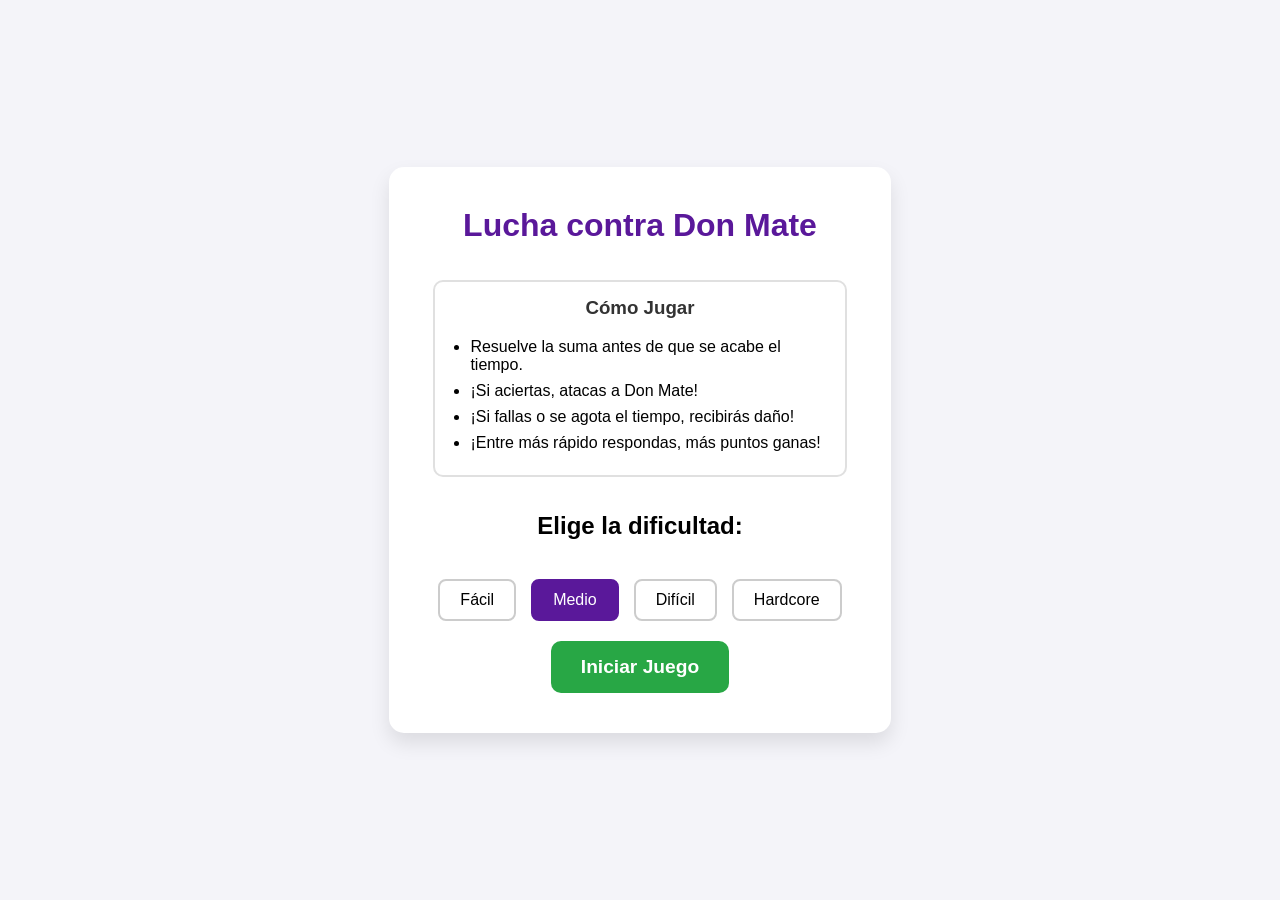
==== index.html @ 57c62546 "index" ====
<!DOCTYPE html>
<html lang="es">
<head>
  <meta charset="UTF-8">
  <meta name="viewport" content="width=device-width, initial-scale=1.0">
  <title>Lucha contra Don Mate v8.1 (Corregido)</title>
  <style>
    body {
      display: flex;
      justify-content: center;
      align-items: center;
      height: 100vh;
      margin: 0;
      background-color: #f4f4f9;
      font-family: 'Segoe UI', Tahoma, Geneva, Verdana, sans-serif;
    }
    
    .hidden { display: none !important; }

    /* --- ESTILOS DEL MENÚ --- */
    #menu-container {
        display: flex; flex-direction: column; align-items: center; text-align: center;
        background-color: white; padding: 40px; border-radius: 15px;
        box-shadow: 0 10px 20px rgba(0,0,0,0.1); max-width: 500px;
    }
    #menu-container h1 { color: #5a189a; margin-top: 0; }
    .instructions {
        width: 90%; text-align: left; margin: 15px 0; padding: 15px;
        border: 2px solid #e0e0e0; border-radius: 10px;
    }
    .instructions h3 { text-align: center; margin-top: 0; color: #333; }
    .instructions ul { padding-left: 20px; margin-bottom: 0; }
    .instructions li { margin-bottom: 8px; }
    .difficulty-options { display: flex; gap: 15px; margin: 20px 0; }
    .difficulty-options label {
        padding: 10px 20px; border: 2px solid #ccc; border-radius: 8px;
        cursor: pointer; transition: all 0.2s;
    }
    .difficulty-options input { display: none; }
    .difficulty-options input:checked + label {
        background-color: #5a189a; color: white; border-color: #5a189a;
    }
    #startGameBtn {
        padding: 15px 30px; font-size: 1.2em; font-weight: bold; color: white;
        background-color: #28a745; border: none; border-radius: 10px;
        cursor: pointer; transition: background-color 0.2s;
    }
    #startGameBtn:hover { background-color: #218838; }

    /* --- ESTILOS DEL JUEGO --- */
    .game-container {
      width: 800px; height: 550px; background-color: white; border: 2px solid #333;
      border-radius: 15px; box-shadow: 0 10px 20px rgba(0,0,0,0.1);
      position: relative; box-sizing: border-box; padding: 20px; overflow: hidden;
    }
    .score-display {
        position: absolute; top: 20px; left: 50%; transform: translateX(-50%);
        font-size: 1.8em; font-weight: bold; color: #5a189a;
    }
    .character-info { position: absolute; top: 60px; width: 300px; }
    .character-info.player { left: 40px; }
    .character-info.enemy { right: 40px; text-align: right; }
    .character-info h2 { margin: 0 0 5px 0; font-size: 1.2em; }
    .health-bar-container {
      width: 100%; height: 28px; border: 3px solid #333;
      border-radius: 15px; background-color: #e0e0e0; overflow: hidden;
    }
    .health-bar-fill { height: 100%; transition: width 0.5s ease-in-out; border-radius: 12px 0 0 12px; }
    .health-bar-fill.player { background-color: #007bff; }
    .health-bar-fill.enemy { background-color: #dc3545; }
    .hp-text { font-weight: bold; margin-top: 5px; }
    .character-container { position: absolute; top: 170px; width: 100px; height: 100px; }
    .player-character { left: 100px; animation: movePlayer 3.5s infinite alternate ease-in-out; }
    .enemy-character { right: 150px; animation: moveEnemy 3s infinite alternate ease-in-out; }
    @keyframes movePlayer { from { transform: translateX(0px); } to { transform: translateX(-20px); } }
    @keyframes moveEnemy { from { transform: translateX(0px); } to { transform: translateX(40px); } }
    .shake { animation: shake 0.5s; }
    @keyframes shake {
        0%, 100% { transform: translateX(0); } 10%, 30%, 50%, 70%, 90% { transform: translateX(-8px); }
        20%, 40%, 60%, 80% { transform: translateX(8px); }
    }
    .speech-bubble {
        position: absolute; top: 130px; right: 260px; background-color: #f1f1f1; padding: 15px;
        border-radius: 10px; border: 2px solid #333; font-weight: bold; opacity: 0; visibility: hidden;
        transition: opacity 0.3s ease-in-out, visibility 0.3s; transform: translateY(10px);
        box-shadow: 0 4px 8px rgba(0,0,0,0.1); z-index: 10;
    }
    .speech-bubble.visible { opacity: 1; visibility: visible; transform: translateY(0); }
    .speech-bubble::after {
        content: ''; position: absolute; bottom: 50%; right: -12px; margin-top: -6px;
        border-width: 6px; border-style: solid; border-color: transparent transparent transparent #333;
    }
    .game-ui {
        position: absolute; bottom: 30px; left: 50%; transform: translateX(-50%);
        text-align: center; width: 90%;
    }
    .question { font-size: 2.5em; font-weight: bold; color: #5a189a; margin: 0; }
    .timer { font-size: 1.5em; color: #333; margin: 10px 0; transition: color 0.3s; }
    .blink-warning { animation: blink 1s infinite; }
    @keyframes blink { 50% { color: #dc3545; } }
    .feedback { font-size: 1.2em; font-weight: bold; height: 25px; margin: 10px 0; }
    .feedback.correct { color: #28a745; }
    .feedback.incorrect { color: #dc3545; }
    .answer-options { display: flex; gap: 20px; justify-content: center; }
    .answer-btn {
        width: 80px; height: 80px; border: 3px solid #5a189a; background-color: white; border-radius: 10px;
        font-size: 2em; font-weight: bold; color: #333; cursor: pointer; transition: all 0.2s;
        box-shadow: 0 4px 6px rgba(0,0,0,0.1);
    }
    .answer-btn:hover { background-color: #5a189a; color: white; transform: translateY(-5px); }
    .final-message {
        position: absolute; top: 0; left: 0; width: 100%; height: 100%; background-color: rgba(255, 255, 255, 0.9);
        display: none; justify-content: center; align-items: center; flex-direction: column;
        font-size: 4em; font-weight: bold; border-radius: 12px; text-align: center;
    }
    .final-message small { font-size: 0.4em; margin-top: 10px; }
    .final-message.win { color: #28a745; }
    .final-message.lose { color: #dc3545; }
  </style>
</head>
<body>
  <div id="menu-container">
    <h1>Lucha contra Don Mate</h1>
    <div class="instructions">
        <h3>Cómo Jugar</h3>
        <ul>
            <li>Resuelve la suma antes de que se acabe el tiempo.</li>
            <li>¡Si aciertas, atacas a Don Mate!</li>
            <li>¡Si fallas o se agota el tiempo, recibirás daño!</li>
            <li>¡Entre más rápido respondas, más puntos ganas!</li>
        </ul>
    </div>
    <h2>Elige la dificultad:</h2>
    <div class="difficulty-options">
        <input type="radio" id="facil" name="difficulty" value="facil"><label for="facil">Fácil</label>
        <input type="radio" id="medio" name="difficulty" value="medio" checked><label for="medio">Medio</label>
        <input type="radio" id="dificil" name="difficulty" value="dificil"><label for="dificil">Difícil</label>
        <input type="radio" id="hardcore" name="difficulty" value="hardcore"><label for="hardcore">Hardcore</label>
    </div>
    <button id="startGameBtn">Iniciar Juego</button>
  </div>
  <div id="game-container" class="game-container hidden">
    <div id="scoreDisplay" class="score-display"></div>
    <div class="character-info player">
        <h2>Tú</h2><div class="health-bar-container"><div id="playerLifeBar" class="health-bar-fill player"></div></div>
        <p class="hp-text" id="playerHpText"></p>
    </div>
    <div id="playerCharacter" class="character-container player-character"><svg viewBox="0 0 100 100" preserveAspectRatio="none"><polygon points="50,5 95,25 95,75 50,95 5,75 5,25" style="fill:none;stroke:#007bff;stroke-width:8" /><circle cx="35" cy="40" r="8" style="fill:none;stroke:#007bff;stroke-width:8" /><circle cx="65" cy="40" r="8" style="fill:none;stroke:#007bff;stroke-width:8" /></svg></div>
    <div class="character-info enemy">
        <h2>Don Mate</h2><div class="health-bar-container"><div id="bossLifeBar" class="health-bar-fill enemy"></div></div>
        <p class="hp-text" id="bossHpText"></p>
    </div>
    <div id="enemyCharacter" class="character-container enemy-character"><svg viewBox="0 0 100 100" preserveAspectRatio="none"><rect x="5" y="5" width="90" height="90" style="fill:none;stroke:#c50000;stroke-width:8" /><circle cx="68" cy="45" r="10" style="fill:none;stroke:#c50000;stroke-width:8" /><line x1="22" y1="35" x2="48" y2="55" style="stroke:#c50000;stroke-width:8" /><line x1="48" y1="35" x2="22" y2="55" style="stroke:#c50000;stroke-width:8" /></svg></div>
    <div id="villainSpeechBubble" class="speech-bubble"></div>
    <div class="game-ui">
        <p class="question" id="question"></p><p class="timer" id="timer"></p><p class="feedback" id="feedback"></p>
        <div class="answer-options" id="answerOptions"></div>
    </div>
    <div id="finalMessage" class="final-message"></div>
  </div>

  <script>
    const Game = {
        config: {
            maxHp: 100,
            timeLimits: { facil: 30, medio: 15, dificil: 10, hardcore: 6 },
            damageValues: { playerAttack: 25, enemyWrongAnswer: 20, enemyTimeout: 15 },
            pointsValues: { baseCorrect: 10, penaltyWrongAnswer: 5, penaltyTimeout: 10 },
            trashTalkFrequency: 2,
            villainTaunts: [
                "¡Casi lo tienes!", "¡Más rápido!", "¡Mis problemas son difíciles!", "¡Sigue intentando!",
                "¿Necesitas una calculadora? Jeje", "¡Uy, esa no era!", "¡Piensa un poco más!"
            ]
        },
        state: {
            playerHp: 0, bossHp: 0, score: 0, failureCounter: 0, timeLeft: 0,
            gameTimeLimit: 0, currentCorrectAnswer: null, currentQuestionText: "",
            feedbackText: "", feedbackClass: "", gameActive: false, timer: null, speechBubbleTimeout: null
        },
        elements: {},
        init() {
            this.elements = {
                menuContainer: document.getElementById('menu-container'),
                gameContainer: document.getElementById('game-container'),
                startGameBtn: document.getElementById('startGameBtn'),
                scoreDisplay: document.getElementById('scoreDisplay'),
                playerLifeBar: document.getElementById('playerLifeBar'),
                bossLifeBar: document.getElementById('bossLifeBar'),
                playerHpText: document.getElementById('playerHpText'),
                bossHpText: document.getElementById('bossHpText'),
                question: document.getElementById('question'),
                timer: document.getElementById('timer'),
                feedback: document.getElementById('feedback'),
                answerOptions: document.getElementById('answerOptions'),
                finalMessage: document.getElementById('finalMessage'),
                playerCharacter: document.getElementById('playerCharacter'),
                enemyCharacter: document.getElementById('enemyCharacter'),
                villainSpeechBubble: document.getElementById('villainSpeechBubble')
            };
            this.elements.startGameBtn.addEventListener('click', () => this.startGame());
        },
        startGame() {
            const selectedDifficulty = document.querySelector('input[name="difficulty"]:checked').value;
            this.state.gameTimeLimit = this.config.timeLimits[selectedDifficulty];
            this.state.playerHp = this.config.maxHp;
            this.state.bossHp = this.config.maxHp;
            this.state.score = 0;
            this.state.failureCounter = 0;
            this.state.gameActive = true;
            this.elements.menuContainer.classList.add('hidden');
            this.elements.gameContainer.classList.remove('hidden');
            this.newQuestion();
        },
        newQuestion() {
            this.generateQuestion();
            this.startTimer();
            this.render();
        },
        generateQuestion() {
            const a = Math.floor(Math.random() * 20) + 1;
            const b = Math.floor(Math.random() * 20) + 1;
            this.state.currentCorrectAnswer = a + b;
            this.state.currentQuestionText = `${a} + ${b}`;
            this.state.feedbackText = "";
        },
        handleAnswer(selectedAnswer) {
            if (!this.state.gameActive) return;
            this.state.gameActive = false;
            clearInterval(this.state.timer);
            if (selectedAnswer === this.state.currentCorrectAnswer) {
                const pointsEarned = this.config.pointsValues.baseCorrect + this.state.timeLeft;
                this.state.score += pointsEarned;
                this.state.bossHp = Math.max(0, this.state.bossHp - this.config.damageValues.playerAttack);
                this.state.feedbackText = `¡Correcto! +${pointsEarned} puntos`;
                this.state.feedbackClass = 'correct';
                this.triggerShake(this.elements.enemyCharacter);
            } else {
                this.state.score = Math.max(0, this.state.score - this.config.pointsValues.penaltyWrongAnswer);
                this.state.playerHp = Math.max(0, this.state.playerHp - this.config.damageValues.enemyWrongAnswer);
                this.state.feedbackText = `¡Incorrecto! -${this.config.pointsValues.penaltyWrongAnswer} puntos`;
                this.state.feedbackClass = 'incorrect';
                this.handleFailure();
                this.triggerShake(this.elements.playerCharacter);
            }
            this.render();
            this.checkGameStatus();
        },
        handleTimeout() {
            clearInterval(this.state.timer);
            if (!this.state.gameActive) return;
            this.state.gameActive = false;
            this.state.score = Math.max(0, this.state.score - this.config.pointsValues.penaltyTimeout);
            this.state.playerHp = Math.max(0, this.state.playerHp - this.config.damageValues.enemyTimeout);
            this.state.feedbackText = `¡Se acabó el tiempo! -${this.config.pointsValues.penaltyTimeout} puntos`;
            this.state.feedbackClass = 'incorrect';
            this.handleFailure();
            this.triggerShake(this.elements.playerCharacter);
            this.render();
            this.checkGameStatus();
        },
        handleFailure() {
            this.state.failureCounter++;
            if (this.state.failureCounter % this.config.trashTalkFrequency === 0) {
                this.villainTalk();
            }
        },
        checkGameStatus() {
            if (this.state.bossHp <= 0 || this.state.playerHp <= 0) {
                setTimeout(() => this.endGame(), 500);
            } else {
                setTimeout(() => { this.state.gameActive = true; this.newQuestion(); }, 1200);
            }
        },
        endGame() {
            this.state.gameActive = false;
            clearInterval(this.state.timer);
            this.render();
        },
        startTimer() {
            this.state.timeLeft = this.state.gameTimeLimit;
            this.state.timer = setInterval(() => {
                this.state.timeLeft--;
                if (this.state.timeLeft < 0) { // Usar < 0 para evitar que se ejecute en el segundo 0
                    this.handleTimeout();
                } else {
                    this.render();
                }
            }, 1000);
        },
        // --- SECCIÓN CORREGIDA ---
        render() {
            this.elements.playerLifeBar.style.width = `${(this.state.playerHp / this.config.maxHp) * 100}%`;
            this.elements.bossLifeBar.style.width = `${(this.state.bossHp / this.config.maxHp) * 100}%`;
            this.elements.playerHpText.textContent = `${this.state.playerHp} / ${this.config.maxHp}`;
            this.elements.bossHpText.textContent = `${this.state.bossHp} / ${this.config.maxHp}`;
            this.elements.scoreDisplay.textContent = `Puntaje: ${this.state.score}`;
            this.elements.feedback.textContent = this.state.feedbackText;
            this.elements.feedback.className = `feedback ${this.state.feedbackClass}`;
            this.elements.timer.textContent = `Tiempo: ${this.state.timeLeft}s`;
            this.elements.timer.classList.toggle('blink-warning', this.state.timeLeft <= 5 && this.state.gameActive);
            
            // CORRECCIÓN: El bloque para renderizar los botones ahora está ANTES de actualizar el texto de la pregunta.
            // Esto asegura que la comparación del texto viejo (en el DOM) con el nuevo (en el estado) funcione correctamente.
            if (this.elements.question.textContent !== this.state.currentQuestionText) {
                let options = [this.state.currentCorrectAnswer];
                 while (options.length < 3) {
                    let wrongAnswer = this.state.currentCorrectAnswer + (Math.floor(Math.random() * 10) - 5);
                    if (wrongAnswer !== this.state.currentCorrectAnswer && !options.includes(wrongAnswer) && wrongAnswer > 0) options.push(wrongAnswer);
                }
                options.sort(() => Math.random() - 0.5);
                this.elements.answerOptions.innerHTML = '';
                options.forEach(option => {
                    const button = document.createElement('button');
                    button.className = 'answer-btn';
                    button.textContent = option;
                    button.onclick = () => this.handleAnswer(option);
                    this.elements.answerOptions.appendChild(button);
                });
            }

            // Esta línea ahora está DESPUÉS del bloque de los botones.
            this.elements.question.textContent = this.state.currentQuestionText;
            
            if (!this.state.gameActive && (this.state.playerHp <= 0 || this.state.bossHp <= 0)) {
                const playerWon = this.state.bossHp <= 0;
                this.elements.finalMessage.style.display = 'flex';
                this.elements.finalMessage.innerHTML = `${playerWon ? '¡HAS GANADO!' : '¡HAS PERDIDO!'}<br><small>Puntaje Final: ${this.state.score}</small>`;
                this.elements.finalMessage.className = `final-message ${playerWon ? 'win' : 'lose'}`;
            }
        },
        villainTalk() {
            clearTimeout(this.state.speechBubbleTimeout);
            const taunt = this.config.villainTaunts[Math.floor(Math.random() * this.config.villainTaunts.length)];
            this.elements.villainSpeechBubble.textContent = taunt;
            this.elements.villainSpeechBubble.classList.add('visible');
            this.state.speechBubbleTimeout = setTimeout(() => {
                this.elements.villainSpeechBubble.classList.remove('visible');
            }, 3500);
        },
        triggerShake(element) {
            element.classList.add('shake');
            setTimeout(() => element.classList.remove('shake'), 500);
        }
    };
    document.addEventListener('DOMContentLoaded', () => Game.init());
  </script>
</body>
</html>
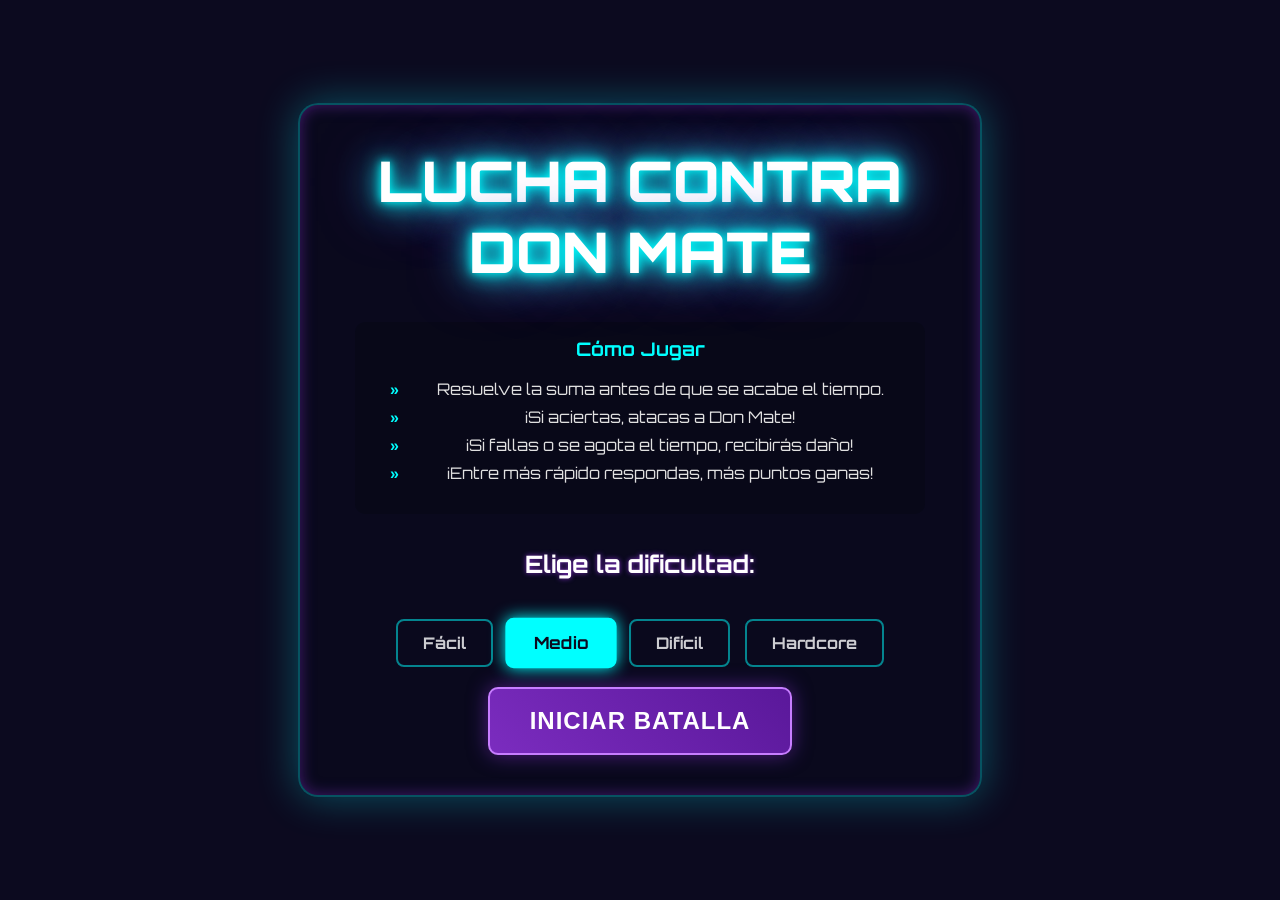
==== commit d758611b: "Mejoras Visuales del juego" ====
--- a/index.html
+++ b/index.html
@@ -3,122 +3,181 @@
 <head>
   <meta charset="UTF-8">
   <meta name="viewport" content="width=device-width, initial-scale=1.0">
-  <title>Lucha contra Don Mate v8.1 (Corregido)</title>
+  <title>Lucha contra Don Mate v10.1 - Impact Edition</title>
   <style>
+    /* --- CONFIGURACIÓN GLOBAL Y FONDO ESPACIAL --- */
+    @import url('https://fonts.googleapis.com/css2?family=Orbitron:wght@400;700;900&display=swap');
+
     body {
       display: flex;
       justify-content: center;
       align-items: center;
       height: 100vh;
       margin: 0;
-      background-color: #f4f4f9;
-      font-family: 'Segoe UI', Tahoma, Geneva, Verdana, sans-serif;
-    }
-    
+      background-color: #0c0a1f; /* Azul noche profundo */
+      color: #e0e0e0;
+      font-family: 'Orbitron', 'Segoe UI', sans-serif; /* Fuente futurista */
+      overflow: hidden;
+    }
+    .stars-container { position: absolute; top: 0; left: 0; width: 100%; height: 100%; z-index: -1; }
+    .star { position: absolute; background-color: white; border-radius: 50%; animation: fall linear infinite; }
+    @keyframes fall { to { transform: translateY(100vh); } }
+
     .hidden { display: none !important; }
 
-    /* --- ESTILOS DEL MENÚ --- */
+    /* --- ESTILOS DEL MENÚ ÉPICO --- */
     #menu-container {
         display: flex; flex-direction: column; align-items: center; text-align: center;
-        background-color: white; padding: 40px; border-radius: 15px;
-        box-shadow: 0 10px 20px rgba(0,0,0,0.1); max-width: 500px;
-    }
-    #menu-container h1 { color: #5a189a; margin-top: 0; }
-    .instructions {
-        width: 90%; text-align: left; margin: 15px 0; padding: 15px;
-        border: 2px solid #e0e0e0; border-radius: 10px;
-    }
-    .instructions h3 { text-align: center; margin-top: 0; color: #333; }
-    .instructions ul { padding-left: 20px; margin-bottom: 0; }
-    .instructions li { margin-bottom: 8px; }
+        background: rgba(10, 10, 30, 0.75); backdrop-filter: blur(10px);
+        border: 2px solid rgba(0, 255, 255, 0.3); border-radius: 20px;
+        padding: 40px; box-shadow: 0 0 40px rgba(0, 255, 255, 0.3), inset 0 0 15px rgba(123, 44, 191, 0.5);
+        max-width: 600px; animation: fadeIn 1s ease-out;
+    }
+    @keyframes fadeIn { from { opacity: 0; transform: scale(0.9); } to { opacity: 1; transform: scale(1); } }
+    #menu-container h1 {
+        font-size: 3.5em; font-weight: 900; margin: 0 0 20px 0; text-transform: uppercase; color: #fff;
+        text-shadow: 0 0 10px #00ffff, 0 0 20px #00ffff, 0 0 40px #00ffff, 0 0 60px #7b2cbf;
+        animation: title-flicker 5s infinite alternate;
+    }
+    @keyframes title-flicker {
+        0%, 18%, 22%, 25%, 53%, 57%, 100% { text-shadow: 0 0 10px #00ffff, 0 0 20px #00ffff, 0 0 40px #00ffff, 0 0 60px #7b2cbf; }
+        20%, 24%, 55% { text-shadow: none; }
+    }
+    .instructions { width: 90%; margin: 15px 0; padding: 15px; border: none; background: rgba(0, 0, 0, 0.2); border-radius: 10px; }
+    .instructions h3 { text-align: center; margin-top: 0; color: #00ffff; font-weight: 700; }
+    .instructions ul { padding-left: 20px; list-style: none; }
+    .instructions li { margin-bottom: 8px; position: relative; padding-left: 20px; }
+    .instructions li::before { content: '»'; position: absolute; left: 0; color: #00ffff; font-weight: bold; }
+    #menu-container h2 { color: #fff; text-shadow: 0 0 5px #7b2cbf; }
     .difficulty-options { display: flex; gap: 15px; margin: 20px 0; }
     .difficulty-options label {
-        padding: 10px 20px; border: 2px solid #ccc; border-radius: 8px;
-        cursor: pointer; transition: all 0.2s;
+        padding: 12px 25px; border: 2px solid rgba(0, 255, 255, 0.5); border-radius: 8px; cursor: pointer;
+        transition: all 0.3s ease; font-weight: 700; background: transparent; color: rgba(255, 255, 255, 0.8);
     }
     .difficulty-options input { display: none; }
+    .difficulty-options label:hover { background: rgba(0, 255, 255, 0.1); border-color: #00ffff; color: #fff; }
     .difficulty-options input:checked + label {
-        background-color: #5a189a; color: white; border-color: #5a189a;
+        background-color: #00ffff; color: #0c0a1f; border-color: #00ffff;
+        box-shadow: 0 0 15px #00ffff; transform: scale(1.05);
     }
     #startGameBtn {
-        padding: 15px 30px; font-size: 1.2em; font-weight: bold; color: white;
-        background-color: #28a745; border: none; border-radius: 10px;
-        cursor: pointer; transition: background-color 0.2s;
-    }
-    #startGameBtn:hover { background-color: #218838; }
-
-    /* --- ESTILOS DEL JUEGO --- */
+        padding: 18px 40px; font-size: 1.5em; font-weight: 700; color: white;
+        background: linear-gradient(45deg, #7b2cbf, #5a189a); border: 2px solid #c77dff;
+        border-radius: 10px; cursor: pointer; transition: all 0.3s ease;
+        text-transform: uppercase; letter-spacing: 1px; box-shadow: 0 0 20px rgba(123, 44, 191, 0.6);
+        animation: pulse 2s infinite;
+    }
+    #startGameBtn:hover { transform: scale(1.05); box-shadow: 0 0 30px rgba(199, 125, 255, 0.8); animation-play-state: paused; }
+    @keyframes pulse {
+        0% { transform: scale(1); box-shadow: 0 0 20px rgba(123, 44, 191, 0.6); }
+        50% { transform: scale(1.03); box-shadow: 0 0 30px rgba(199, 125, 255, 0.9); }
+        100% { transform: scale(1); box-shadow: 0 0 20px rgba(123, 44, 191, 0.6); }
+    }
+
+    /* --- ESTILOS DEL JUEGO - ACTUALIZADOS --- */
     .game-container {
-      width: 800px; height: 550px; background-color: white; border: 2px solid #333;
-      border-radius: 15px; box-shadow: 0 10px 20px rgba(0,0,0,0.1);
+      width: 850px; height: 600px;
+      border: 2px solid rgba(0, 255, 255, 0.5);
+      border-radius: 15px;
+      box-shadow: 0 0 30px rgba(0, 255, 255, 0.3);
       position: relative; box-sizing: border-box; padding: 20px; overflow: hidden;
-    }
+      background: linear-gradient(315deg, #0d0221, #241e4e, #0d0221);
+      background-size: 400% 400%;
+      animation: animated-gradient 15s ease infinite;
+    }
+    @keyframes animated-gradient {
+        0% { background-position: 0% 50%; } 50% { background-position: 100% 50%; } 100% { background-position: 0% 50%; }
+    }
+    .attack-flash {
+        position: absolute; top: 0; left: 0; width: 100%; height: 100%;
+        background: radial-gradient(circle at 80% 50%, rgba(255,255,255,0.8), rgba(255, 0, 0, 0.5), transparent 70%);
+        opacity: 0;
+        pointer-events: none;
+        z-index: 5;
+    }
+    .attack-flash.active { animation: flash-anim 0.4s ease-out; }
+    @keyframes flash-anim { from { opacity: 1; } to { opacity: 0; } }
     .score-display {
         position: absolute; top: 20px; left: 50%; transform: translateX(-50%);
-        font-size: 1.8em; font-weight: bold; color: #5a189a;
+        font-size: 2em; font-weight: 700; color: #fff; text-shadow: 0 0 8px #00ffff;
     }
     .character-info { position: absolute; top: 60px; width: 300px; }
     .character-info.player { left: 40px; }
     .character-info.enemy { right: 40px; text-align: right; }
-    .character-info h2 { margin: 0 0 5px 0; font-size: 1.2em; }
+    .character-info h2 { margin: 0 0 10px 0; font-size: 1.5em; text-transform: uppercase; text-shadow: 0 0 5px #fff; }
     .health-bar-container {
-      width: 100%; height: 28px; border: 3px solid #333;
-      border-radius: 15px; background-color: #e0e0e0; overflow: hidden;
+      width: 100%; height: 28px; border: 2px solid rgba(0, 255, 255, 0.3);
+      border-radius: 15px; background-color: rgba(0,0,0,0.3); overflow: hidden;
     }
     .health-bar-fill { height: 100%; transition: width 0.5s ease-in-out; border-radius: 12px 0 0 12px; }
-    .health-bar-fill.player { background-color: #007bff; }
-    .health-bar-fill.enemy { background-color: #dc3545; }
-    .hp-text { font-weight: bold; margin-top: 5px; }
-    .character-container { position: absolute; top: 170px; width: 100px; height: 100px; }
-    .player-character { left: 100px; animation: movePlayer 3.5s infinite alternate ease-in-out; }
-    .enemy-character { right: 150px; animation: moveEnemy 3s infinite alternate ease-in-out; }
-    @keyframes movePlayer { from { transform: translateX(0px); } to { transform: translateX(-20px); } }
-    @keyframes moveEnemy { from { transform: translateX(0px); } to { transform: translateX(40px); } }
+    .health-bar-fill.player { background: #00ffff; box-shadow: inset 0 0 10px #00ffff, 0 0 15px #00ffff; }
+    .health-bar-fill.enemy { background: #ff005d; box-shadow: inset 0 0 10px #ff005d, 0 0 15px #ff005d; }
+    .hp-text { font-weight: bold; margin-top: 5px; color: #e0e0e0; text-shadow: 0 0 3px #000; }
+    .character-container { position: absolute; top: 180px; width: 120px; height: 120px; filter: drop-shadow(0 0 15px); }
+    .player-character {
+        left: 100px;
+        animation: movePlayer 3.5s infinite alternate ease-in-out, glow-player 2s infinite alternate;
+        color: #00ffff;
+    }
+    .enemy-character {
+        right: 150px;
+        animation: moveEnemy 1.2s infinite alternate ease-in, glow-enemy 1.8s infinite alternate;
+        color: #ff005d;
+    }
+    .enemy-character.hit-effect {
+        animation: hit-glow 0.5s, moveEnemy 1.2s infinite alternate ease-in, glow-enemy 1.8s infinite alternate;
+    }
+    @keyframes hit-glow {
+        0%, 50% { filter: brightness(3.5) drop-shadow(0 0 40px #ffffff); }
+        100% { filter: brightness(1) drop-shadow(0 0 25px #ff005d); }
+    }
+    @keyframes glow-player { from { filter: drop-shadow(0 0 10px #00ffff); } to { filter: drop-shadow(0 0 25px #00ffff); } }
+    @keyframes glow-enemy { from { filter: drop-shadow(0 0 10px #ff005d); } to { filter: drop-shadow(0 0 25px #ff005d); } }
+    @keyframes movePlayer { from { transform: translateY(0px); } to { transform: translateY(-20px); } }
+    @keyframes moveEnemy { from { transform: translateY(0px); } to { transform: translateY(30px); } }
     .shake { animation: shake 0.5s; }
     @keyframes shake {
-        0%, 100% { transform: translateX(0); } 10%, 30%, 50%, 70%, 90% { transform: translateX(-8px); }
-        20%, 40%, 60%, 80% { transform: translateX(8px); }
+        0%, 100% { transform: translateX(0); } 10%, 30%, 50%, 70%, 90% { transform: translateX(-10px); }
+        20%, 40%, 60%, 80% { transform: translateX(10px); }
     }
     .speech-bubble {
-        position: absolute; top: 130px; right: 260px; background-color: #f1f1f1; padding: 15px;
-        border-radius: 10px; border: 2px solid #333; font-weight: bold; opacity: 0; visibility: hidden;
-        transition: opacity 0.3s ease-in-out, visibility 0.3s; transform: translateY(10px);
+        position: absolute; top: 140px; right: 280px; background-color: rgba(0,0,0,0.5); padding: 15px;
+        border-radius: 10px; border: 1px solid #ff005d; font-weight: bold; opacity: 0; visibility: hidden;
+        transition: all 0.3s ease-in-out; transform: translateY(10px); color: #ff005d;
         box-shadow: 0 4px 8px rgba(0,0,0,0.1); z-index: 10;
     }
     .speech-bubble.visible { opacity: 1; visibility: visible; transform: translateY(0); }
-    .speech-bubble::after {
-        content: ''; position: absolute; bottom: 50%; right: -12px; margin-top: -6px;
-        border-width: 6px; border-style: solid; border-color: transparent transparent transparent #333;
-    }
-    .game-ui {
-        position: absolute; bottom: 30px; left: 50%; transform: translateX(-50%);
-        text-align: center; width: 90%;
-    }
-    .question { font-size: 2.5em; font-weight: bold; color: #5a189a; margin: 0; }
-    .timer { font-size: 1.5em; color: #333; margin: 10px 0; transition: color 0.3s; }
+    .speech-bubble::after { content: ''; position: absolute; bottom: 50%; right: -12px; margin-top: -6px; border-width: 6px; border-style: solid; border-color: transparent transparent transparent #ff005d; }
+    .game-ui { position: absolute; bottom: 30px; left: 50%; transform: translateX(-50%); text-align: center; width: 90%; }
+    .question { font-size: 3.5em; font-weight: 900; color: #fff; margin: 0; text-shadow: 0 0 10px #7b2cbf, 0 0 20px #7b2cbf; }
+    .timer { font-size: 1.8em; color: #e0e0e0; margin: 10px 0; transition: color 0.3s; text-shadow: 0 0 5px #000; }
     .blink-warning { animation: blink 1s infinite; }
-    @keyframes blink { 50% { color: #dc3545; } }
-    .feedback { font-size: 1.2em; font-weight: bold; height: 25px; margin: 10px 0; }
-    .feedback.correct { color: #28a745; }
-    .feedback.incorrect { color: #dc3545; }
-    .answer-options { display: flex; gap: 20px; justify-content: center; }
+    @keyframes blink { 50% { color: #ff005d; text-shadow: 0 0 10px #ff005d; } }
+    .feedback { font-size: 1.2em; font-weight: bold; height: 25px; margin: 10px 0; transition: all 0.3s; }
+    .feedback.correct { color: #00ff88; text-shadow: 0 0 8px #00ff88; }
+    .feedback.incorrect { color: #ff4d4d; text-shadow: 0 0 8px #ff4d4d; }
+    .answer-options { display: flex; gap: 20px; justify-content: center; margin-top: 20px; }
     .answer-btn {
-        width: 80px; height: 80px; border: 3px solid #5a189a; background-color: white; border-radius: 10px;
-        font-size: 2em; font-weight: bold; color: #333; cursor: pointer; transition: all 0.2s;
-        box-shadow: 0 4px 6px rgba(0,0,0,0.1);
-    }
-    .answer-btn:hover { background-color: #5a189a; color: white; transform: translateY(-5px); }
+        width: 90px; height: 90px; border: 2px solid rgba(0, 255, 255, 0.5); background: rgba(10, 10, 30, 0.5);
+        border-radius: 10px; font-size: 2.5em; font-weight: bold; color: #e0e0e0; cursor: pointer;
+        transition: all 0.2s ease;
+    }
+    .answer-btn:hover { background: rgba(0, 255, 255, 0.2); color: white; border-color: #00ffff; transform: translateY(-5px) scale(1.05); box-shadow: 0 0 15px #00ffff; }
     .final-message {
-        position: absolute; top: 0; left: 0; width: 100%; height: 100%; background-color: rgba(255, 255, 255, 0.9);
+        position: absolute; top: 0; left: 0; width: 100%; height: 100%;
+        background-color: rgba(12, 10, 31, 0.9); backdrop-filter: blur(5px);
         display: none; justify-content: center; align-items: center; flex-direction: column;
-        font-size: 4em; font-weight: bold; border-radius: 12px; text-align: center;
-    }
-    .final-message small { font-size: 0.4em; margin-top: 10px; }
-    .final-message.win { color: #28a745; }
-    .final-message.lose { color: #dc3545; }
+        font-size: 4em; font-weight: bold; border-radius: 12px; text-align: center; text-transform: uppercase;
+    }
+    .final-message small { font-size: 0.5em; margin-top: 10px; font-weight: 400; }
+    .final-message.win { color: #00ff88; text-shadow: 0 0 20px #00ff88; }
+    .final-message.lose { color: #ff4d4d; text-shadow: 0 0 20px #ff4d4d; }
   </style>
 </head>
 <body>
+  
+  <div class="stars-container" id="stars-container"></div>
+
   <div id="menu-container">
     <h1>Lucha contra Don Mate</h1>
     <div class="instructions">
@@ -137,20 +196,22 @@
         <input type="radio" id="dificil" name="difficulty" value="dificil"><label for="dificil">Difícil</label>
         <input type="radio" id="hardcore" name="difficulty" value="hardcore"><label for="hardcore">Hardcore</label>
     </div>
-    <button id="startGameBtn">Iniciar Juego</button>
+    <button id="startGameBtn">Iniciar Batalla</button>
   </div>
+  
   <div id="game-container" class="game-container hidden">
+    <div id="attackFlash" class="attack-flash"></div>
     <div id="scoreDisplay" class="score-display"></div>
     <div class="character-info player">
         <h2>Tú</h2><div class="health-bar-container"><div id="playerLifeBar" class="health-bar-fill player"></div></div>
         <p class="hp-text" id="playerHpText"></p>
     </div>
-    <div id="playerCharacter" class="character-container player-character"><svg viewBox="0 0 100 100" preserveAspectRatio="none"><polygon points="50,5 95,25 95,75 50,95 5,75 5,25" style="fill:none;stroke:#007bff;stroke-width:8" /><circle cx="35" cy="40" r="8" style="fill:none;stroke:#007bff;stroke-width:8" /><circle cx="65" cy="40" r="8" style="fill:none;stroke:#007bff;stroke-width:8" /></svg></div>
+    <div id="playerCharacter" class="character-container player-character"><svg viewBox="0 0 100 100" preserveAspectRatio="none"><polygon points="50,5 95,25 95,75 50,95 5,75 5,25" style="fill:none;stroke:currentColor;stroke-width:8" /><circle cx="35" cy="40" r="8" style="fill:none;stroke:currentColor;stroke-width:8" /><circle cx="65" cy="40" r="8" style="fill:none;stroke:currentColor;stroke-width:8" /></svg></div>
     <div class="character-info enemy">
         <h2>Don Mate</h2><div class="health-bar-container"><div id="bossLifeBar" class="health-bar-fill enemy"></div></div>
         <p class="hp-text" id="bossHpText"></p>
     </div>
-    <div id="enemyCharacter" class="character-container enemy-character"><svg viewBox="0 0 100 100" preserveAspectRatio="none"><rect x="5" y="5" width="90" height="90" style="fill:none;stroke:#c50000;stroke-width:8" /><circle cx="68" cy="45" r="10" style="fill:none;stroke:#c50000;stroke-width:8" /><line x1="22" y1="35" x2="48" y2="55" style="stroke:#c50000;stroke-width:8" /><line x1="48" y1="35" x2="22" y2="55" style="stroke:#c50000;stroke-width:8" /></svg></div>
+    <div id="enemyCharacter" class="character-container enemy-character"><svg viewBox="0 0 100 100" preserveAspectRatio="none"><rect x="5" y="5" width="90" height="90" style="fill:none;stroke:currentColor;stroke-width:8" /><circle cx="68" cy="45" r="10" style="fill:none;stroke:currentColor;stroke-width:8" /><line x1="22" y1="35" x2="48" y2="55" style="stroke:currentColor;stroke-width:8" /><line x1="48" y1="35" x2="22" y2="55" style="stroke:currentColor;stroke-width:8" /></svg></div>
     <div id="villainSpeechBubble" class="speech-bubble"></div>
     <div class="game-ui">
         <p class="question" id="question"></p><p class="timer" id="timer"></p><p class="feedback" id="feedback"></p>
@@ -160,6 +221,17 @@
   </div>
 
   <script>
+    const starsContainer = document.getElementById('stars-container');
+    const starCount = 200;
+    for (let i = 0; i < starCount; i++) {
+        const star = document.createElement('div'); star.className = 'star';
+        const size = Math.random() * 3; star.style.width = `${size}px`; star.style.height = `${size}px`;
+        star.style.top = `${Math.random() * -100}vh`; star.style.left = `${Math.random() * 100}vw`;
+        const duration = Math.random() * 5 + 3; const delay = Math.random() * 5;
+        star.style.animationDuration = `${duration}s`; star.style.animationDelay = `${delay}s`;
+        starsContainer.appendChild(star);
+    }
+
     const Game = {
         config: {
             maxHp: 100,
@@ -167,10 +239,7 @@
             damageValues: { playerAttack: 25, enemyWrongAnswer: 20, enemyTimeout: 15 },
             pointsValues: { baseCorrect: 10, penaltyWrongAnswer: 5, penaltyTimeout: 10 },
             trashTalkFrequency: 2,
-            villainTaunts: [
-                "¡Casi lo tienes!", "¡Más rápido!", "¡Mis problemas son difíciles!", "¡Sigue intentando!",
-                "¿Necesitas una calculadora? Jeje", "¡Uy, esa no era!", "¡Piensa un poco más!"
-            ]
+            villainTaunts: ["¡Casi!", "¡Más rápido!", "¡Mis problemas son difíciles!", "¡Sigue intentando!", "¿Calculadora? Jeje", "¡Uy, esa no era!"]
         },
         state: {
             playerHp: 0, bossHp: 0, score: 0, failureCounter: 0, timeLeft: 0,
@@ -183,6 +252,7 @@
                 menuContainer: document.getElementById('menu-container'),
                 gameContainer: document.getElementById('game-container'),
                 startGameBtn: document.getElementById('startGameBtn'),
+                attackFlash: document.getElementById('attackFlash'),
                 scoreDisplay: document.getElementById('scoreDisplay'),
                 playerLifeBar: document.getElementById('playerLifeBar'),
                 bossLifeBar: document.getElementById('bossLifeBar'),
@@ -211,11 +281,7 @@
             this.elements.gameContainer.classList.remove('hidden');
             this.newQuestion();
         },
-        newQuestion() {
-            this.generateQuestion();
-            this.startTimer();
-            this.render();
-        },
+        newQuestion() { this.generateQuestion(); this.startTimer(); this.render(); },
         generateQuestion() {
             const a = Math.floor(Math.random() * 20) + 1;
             const b = Math.floor(Math.random() * 20) + 1;
@@ -231,13 +297,22 @@
                 const pointsEarned = this.config.pointsValues.baseCorrect + this.state.timeLeft;
                 this.state.score += pointsEarned;
                 this.state.bossHp = Math.max(0, this.state.bossHp - this.config.damageValues.playerAttack);
-                this.state.feedbackText = `¡Correcto! +${pointsEarned} puntos`;
+                this.state.feedbackText = `¡IMPACTO CRÍTICO! +${pointsEarned} puntos`;
                 this.state.feedbackClass = 'correct';
+                
                 this.triggerShake(this.elements.enemyCharacter);
+                this.elements.attackFlash.classList.add('active');
+                this.elements.enemyCharacter.classList.add('hit-effect');
+                
+                setTimeout(() => {
+                    this.elements.attackFlash.classList.remove('active');
+                    this.elements.enemyCharacter.classList.remove('hit-effect'); 
+                }, 500);
+
             } else {
                 this.state.score = Math.max(0, this.state.score - this.config.pointsValues.penaltyWrongAnswer);
                 this.state.playerHp = Math.max(0, this.state.playerHp - this.config.damageValues.enemyWrongAnswer);
-                this.state.feedbackText = `¡Incorrecto! -${this.config.pointsValues.penaltyWrongAnswer} puntos`;
+                this.state.feedbackText = `¡FALLO! -${this.config.pointsValues.penaltyWrongAnswer} puntos`;
                 this.state.feedbackClass = 'incorrect';
                 this.handleFailure();
                 this.triggerShake(this.elements.playerCharacter);
@@ -251,7 +326,7 @@
             this.state.gameActive = false;
             this.state.score = Math.max(0, this.state.score - this.config.pointsValues.penaltyTimeout);
             this.state.playerHp = Math.max(0, this.state.playerHp - this.config.damageValues.enemyTimeout);
-            this.state.feedbackText = `¡Se acabó el tiempo! -${this.config.pointsValues.penaltyTimeout} puntos`;
+            this.state.feedbackText = `¡TIEMPO AGOTADO! -${this.config.pointsValues.penaltyTimeout} puntos`;
             this.state.feedbackClass = 'incorrect';
             this.handleFailure();
             this.triggerShake(this.elements.playerCharacter);
@@ -271,23 +346,15 @@
                 setTimeout(() => { this.state.gameActive = true; this.newQuestion(); }, 1200);
             }
         },
-        endGame() {
-            this.state.gameActive = false;
-            clearInterval(this.state.timer);
-            this.render();
-        },
+        endGame() { this.state.gameActive = false; clearInterval(this.state.timer); this.render(); },
         startTimer() {
             this.state.timeLeft = this.state.gameTimeLimit;
             this.state.timer = setInterval(() => {
                 this.state.timeLeft--;
-                if (this.state.timeLeft < 0) { // Usar < 0 para evitar que se ejecute en el segundo 0
-                    this.handleTimeout();
-                } else {
-                    this.render();
-                }
+                if (this.state.timeLeft < 0) { this.handleTimeout(); }
+                else { this.render(); }
             }, 1000);
         },
-        // --- SECCIÓN CORREGIDA ---
         render() {
             this.elements.playerLifeBar.style.width = `${(this.state.playerHp / this.config.maxHp) * 100}%`;
             this.elements.bossLifeBar.style.width = `${(this.state.bossHp / this.config.maxHp) * 100}%`;
@@ -299,8 +366,6 @@
             this.elements.timer.textContent = `Tiempo: ${this.state.timeLeft}s`;
             this.elements.timer.classList.toggle('blink-warning', this.state.timeLeft <= 5 && this.state.gameActive);
             
-            // CORRECCIÓN: El bloque para renderizar los botones ahora está ANTES de actualizar el texto de la pregunta.
-            // Esto asegura que la comparación del texto viejo (en el DOM) con el nuevo (en el estado) funcione correctamente.
             if (this.elements.question.textContent !== this.state.currentQuestionText) {
                 let options = [this.state.currentCorrectAnswer];
                  while (options.length < 3) {
@@ -317,14 +382,11 @@
                     this.elements.answerOptions.appendChild(button);
                 });
             }
-
-            // Esta línea ahora está DESPUÉS del bloque de los botones.
             this.elements.question.textContent = this.state.currentQuestionText;
-            
             if (!this.state.gameActive && (this.state.playerHp <= 0 || this.state.bossHp <= 0)) {
                 const playerWon = this.state.bossHp <= 0;
                 this.elements.finalMessage.style.display = 'flex';
-                this.elements.finalMessage.innerHTML = `${playerWon ? '¡HAS GANADO!' : '¡HAS PERDIDO!'}<br><small>Puntaje Final: ${this.state.score}</small>`;
+                this.elements.finalMessage.innerHTML = `${playerWon ? '¡VICTORIA!' : '¡DERROTA!'}<br><small>Puntaje Final: ${this.state.score}</small>`;
                 this.elements.finalMessage.className = `final-message ${playerWon ? 'win' : 'lose'}`;
             }
         },
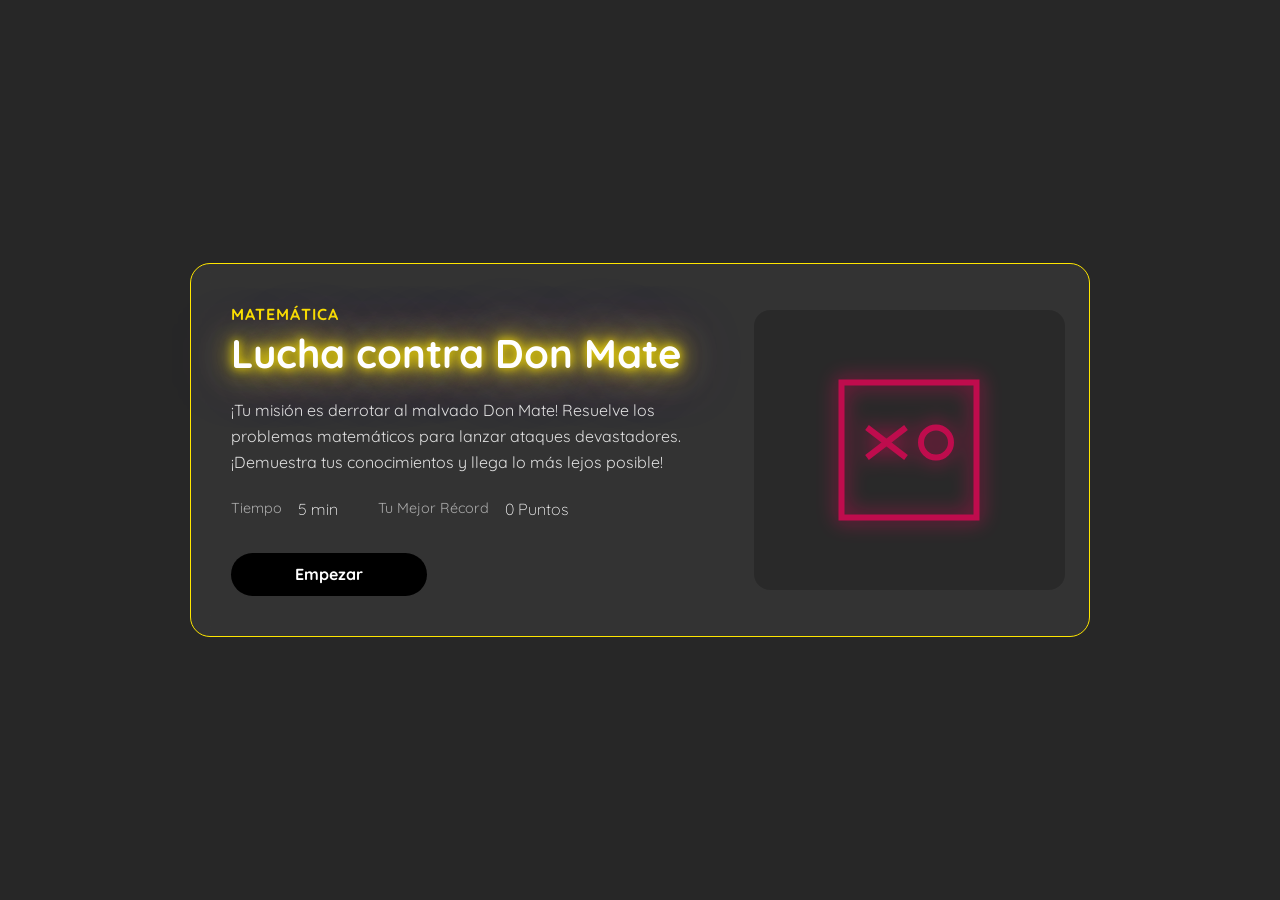
==== commit 7dbee82a: "Arrelgos" ====
--- a/index.html
+++ b/index.html
@@ -4,407 +4,91 @@
   <meta charset="UTF-8">
   <meta name="viewport" content="width=device-width, initial-scale=1.0">
   <title>Lucha contra Don Mate v10.1 - Impact Edition</title>
-  <style>
-    /* --- CONFIGURACIÓN GLOBAL Y FONDO ESPACIAL --- */
-    @import url('https://fonts.googleapis.com/css2?family=Orbitron:wght@400;700;900&display=swap');
-
-    body {
-      display: flex;
-      justify-content: center;
-      align-items: center;
-      height: 100vh;
-      margin: 0;
-      background-color: #0c0a1f; /* Azul noche profundo */
-      color: #e0e0e0;
-      font-family: 'Orbitron', 'Segoe UI', sans-serif; /* Fuente futurista */
-      overflow: hidden;
-    }
-    .stars-container { position: absolute; top: 0; left: 0; width: 100%; height: 100%; z-index: -1; }
-    .star { position: absolute; background-color: white; border-radius: 50%; animation: fall linear infinite; }
-    @keyframes fall { to { transform: translateY(100vh); } }
-
-    .hidden { display: none !important; }
-
-    /* --- ESTILOS DEL MENÚ ÉPICO --- */
-    #menu-container {
-        display: flex; flex-direction: column; align-items: center; text-align: center;
-        background: rgba(10, 10, 30, 0.75); backdrop-filter: blur(10px);
-        border: 2px solid rgba(0, 255, 255, 0.3); border-radius: 20px;
-        padding: 40px; box-shadow: 0 0 40px rgba(0, 255, 255, 0.3), inset 0 0 15px rgba(123, 44, 191, 0.5);
-        max-width: 600px; animation: fadeIn 1s ease-out;
-    }
-    @keyframes fadeIn { from { opacity: 0; transform: scale(0.9); } to { opacity: 1; transform: scale(1); } }
-    #menu-container h1 {
-        font-size: 3.5em; font-weight: 900; margin: 0 0 20px 0; text-transform: uppercase; color: #fff;
-        text-shadow: 0 0 10px #00ffff, 0 0 20px #00ffff, 0 0 40px #00ffff, 0 0 60px #7b2cbf;
-        animation: title-flicker 5s infinite alternate;
-    }
-    @keyframes title-flicker {
-        0%, 18%, 22%, 25%, 53%, 57%, 100% { text-shadow: 0 0 10px #00ffff, 0 0 20px #00ffff, 0 0 40px #00ffff, 0 0 60px #7b2cbf; }
-        20%, 24%, 55% { text-shadow: none; }
-    }
-    .instructions { width: 90%; margin: 15px 0; padding: 15px; border: none; background: rgba(0, 0, 0, 0.2); border-radius: 10px; }
-    .instructions h3 { text-align: center; margin-top: 0; color: #00ffff; font-weight: 700; }
-    .instructions ul { padding-left: 20px; list-style: none; }
-    .instructions li { margin-bottom: 8px; position: relative; padding-left: 20px; }
-    .instructions li::before { content: '»'; position: absolute; left: 0; color: #00ffff; font-weight: bold; }
-    #menu-container h2 { color: #fff; text-shadow: 0 0 5px #7b2cbf; }
-    .difficulty-options { display: flex; gap: 15px; margin: 20px 0; }
-    .difficulty-options label {
-        padding: 12px 25px; border: 2px solid rgba(0, 255, 255, 0.5); border-radius: 8px; cursor: pointer;
-        transition: all 0.3s ease; font-weight: 700; background: transparent; color: rgba(255, 255, 255, 0.8);
-    }
-    .difficulty-options input { display: none; }
-    .difficulty-options label:hover { background: rgba(0, 255, 255, 0.1); border-color: #00ffff; color: #fff; }
-    .difficulty-options input:checked + label {
-        background-color: #00ffff; color: #0c0a1f; border-color: #00ffff;
-        box-shadow: 0 0 15px #00ffff; transform: scale(1.05);
-    }
-    #startGameBtn {
-        padding: 18px 40px; font-size: 1.5em; font-weight: 700; color: white;
-        background: linear-gradient(45deg, #7b2cbf, #5a189a); border: 2px solid #c77dff;
-        border-radius: 10px; cursor: pointer; transition: all 0.3s ease;
-        text-transform: uppercase; letter-spacing: 1px; box-shadow: 0 0 20px rgba(123, 44, 191, 0.6);
-        animation: pulse 2s infinite;
-    }
-    #startGameBtn:hover { transform: scale(1.05); box-shadow: 0 0 30px rgba(199, 125, 255, 0.8); animation-play-state: paused; }
-    @keyframes pulse {
-        0% { transform: scale(1); box-shadow: 0 0 20px rgba(123, 44, 191, 0.6); }
-        50% { transform: scale(1.03); box-shadow: 0 0 30px rgba(199, 125, 255, 0.9); }
-        100% { transform: scale(1); box-shadow: 0 0 20px rgba(123, 44, 191, 0.6); }
-    }
-
-    /* --- ESTILOS DEL JUEGO - ACTUALIZADOS --- */
-    .game-container {
-      width: 850px; height: 600px;
-      border: 2px solid rgba(0, 255, 255, 0.5);
-      border-radius: 15px;
-      box-shadow: 0 0 30px rgba(0, 255, 255, 0.3);
-      position: relative; box-sizing: border-box; padding: 20px; overflow: hidden;
-      background: linear-gradient(315deg, #0d0221, #241e4e, #0d0221);
-      background-size: 400% 400%;
-      animation: animated-gradient 15s ease infinite;
-    }
-    @keyframes animated-gradient {
-        0% { background-position: 0% 50%; } 50% { background-position: 100% 50%; } 100% { background-position: 0% 50%; }
-    }
-    .attack-flash {
-        position: absolute; top: 0; left: 0; width: 100%; height: 100%;
-        background: radial-gradient(circle at 80% 50%, rgba(255,255,255,0.8), rgba(255, 0, 0, 0.5), transparent 70%);
-        opacity: 0;
-        pointer-events: none;
-        z-index: 5;
-    }
-    .attack-flash.active { animation: flash-anim 0.4s ease-out; }
-    @keyframes flash-anim { from { opacity: 1; } to { opacity: 0; } }
-    .score-display {
-        position: absolute; top: 20px; left: 50%; transform: translateX(-50%);
-        font-size: 2em; font-weight: 700; color: #fff; text-shadow: 0 0 8px #00ffff;
-    }
-    .character-info { position: absolute; top: 60px; width: 300px; }
-    .character-info.player { left: 40px; }
-    .character-info.enemy { right: 40px; text-align: right; }
-    .character-info h2 { margin: 0 0 10px 0; font-size: 1.5em; text-transform: uppercase; text-shadow: 0 0 5px #fff; }
-    .health-bar-container {
-      width: 100%; height: 28px; border: 2px solid rgba(0, 255, 255, 0.3);
-      border-radius: 15px; background-color: rgba(0,0,0,0.3); overflow: hidden;
-    }
-    .health-bar-fill { height: 100%; transition: width 0.5s ease-in-out; border-radius: 12px 0 0 12px; }
-    .health-bar-fill.player { background: #00ffff; box-shadow: inset 0 0 10px #00ffff, 0 0 15px #00ffff; }
-    .health-bar-fill.enemy { background: #ff005d; box-shadow: inset 0 0 10px #ff005d, 0 0 15px #ff005d; }
-    .hp-text { font-weight: bold; margin-top: 5px; color: #e0e0e0; text-shadow: 0 0 3px #000; }
-    .character-container { position: absolute; top: 180px; width: 120px; height: 120px; filter: drop-shadow(0 0 15px); }
-    .player-character {
-        left: 100px;
-        animation: movePlayer 3.5s infinite alternate ease-in-out, glow-player 2s infinite alternate;
-        color: #00ffff;
-    }
-    .enemy-character {
-        right: 150px;
-        animation: moveEnemy 1.2s infinite alternate ease-in, glow-enemy 1.8s infinite alternate;
-        color: #ff005d;
-    }
-    .enemy-character.hit-effect {
-        animation: hit-glow 0.5s, moveEnemy 1.2s infinite alternate ease-in, glow-enemy 1.8s infinite alternate;
-    }
-    @keyframes hit-glow {
-        0%, 50% { filter: brightness(3.5) drop-shadow(0 0 40px #ffffff); }
-        100% { filter: brightness(1) drop-shadow(0 0 25px #ff005d); }
-    }
-    @keyframes glow-player { from { filter: drop-shadow(0 0 10px #00ffff); } to { filter: drop-shadow(0 0 25px #00ffff); } }
-    @keyframes glow-enemy { from { filter: drop-shadow(0 0 10px #ff005d); } to { filter: drop-shadow(0 0 25px #ff005d); } }
-    @keyframes movePlayer { from { transform: translateY(0px); } to { transform: translateY(-20px); } }
-    @keyframes moveEnemy { from { transform: translateY(0px); } to { transform: translateY(30px); } }
-    .shake { animation: shake 0.5s; }
-    @keyframes shake {
-        0%, 100% { transform: translateX(0); } 10%, 30%, 50%, 70%, 90% { transform: translateX(-10px); }
-        20%, 40%, 60%, 80% { transform: translateX(10px); }
-    }
-    .speech-bubble {
-        position: absolute; top: 140px; right: 280px; background-color: rgba(0,0,0,0.5); padding: 15px;
-        border-radius: 10px; border: 1px solid #ff005d; font-weight: bold; opacity: 0; visibility: hidden;
-        transition: all 0.3s ease-in-out; transform: translateY(10px); color: #ff005d;
-        box-shadow: 0 4px 8px rgba(0,0,0,0.1); z-index: 10;
-    }
-    .speech-bubble.visible { opacity: 1; visibility: visible; transform: translateY(0); }
-    .speech-bubble::after { content: ''; position: absolute; bottom: 50%; right: -12px; margin-top: -6px; border-width: 6px; border-style: solid; border-color: transparent transparent transparent #ff005d; }
-    .game-ui { position: absolute; bottom: 30px; left: 50%; transform: translateX(-50%); text-align: center; width: 90%; }
-    .question { font-size: 3.5em; font-weight: 900; color: #fff; margin: 0; text-shadow: 0 0 10px #7b2cbf, 0 0 20px #7b2cbf; }
-    .timer { font-size: 1.8em; color: #e0e0e0; margin: 10px 0; transition: color 0.3s; text-shadow: 0 0 5px #000; }
-    .blink-warning { animation: blink 1s infinite; }
-    @keyframes blink { 50% { color: #ff005d; text-shadow: 0 0 10px #ff005d; } }
-    .feedback { font-size: 1.2em; font-weight: bold; height: 25px; margin: 10px 0; transition: all 0.3s; }
-    .feedback.correct { color: #00ff88; text-shadow: 0 0 8px #00ff88; }
-    .feedback.incorrect { color: #ff4d4d; text-shadow: 0 0 8px #ff4d4d; }
-    .answer-options { display: flex; gap: 20px; justify-content: center; margin-top: 20px; }
-    .answer-btn {
-        width: 90px; height: 90px; border: 2px solid rgba(0, 255, 255, 0.5); background: rgba(10, 10, 30, 0.5);
-        border-radius: 10px; font-size: 2.5em; font-weight: bold; color: #e0e0e0; cursor: pointer;
-        transition: all 0.2s ease;
-    }
-    .answer-btn:hover { background: rgba(0, 255, 255, 0.2); color: white; border-color: #00ffff; transform: translateY(-5px) scale(1.05); box-shadow: 0 0 15px #00ffff; }
-    .final-message {
-        position: absolute; top: 0; left: 0; width: 100%; height: 100%;
-        background-color: rgba(12, 10, 31, 0.9); backdrop-filter: blur(5px);
-        display: none; justify-content: center; align-items: center; flex-direction: column;
-        font-size: 4em; font-weight: bold; border-radius: 12px; text-align: center; text-transform: uppercase;
-    }
-    .final-message small { font-size: 0.5em; margin-top: 10px; font-weight: 400; }
-    .final-message.win { color: #00ff88; text-shadow: 0 0 20px #00ff88; }
-    .final-message.lose { color: #ff4d4d; text-shadow: 0 0 20px #ff4d4d; }
-  </style>
+  <link rel="stylesheet" href="style.css">
+  <link rel="preconnect" href="https://fonts.googleapis.com">
+  <link rel="preconnect" href="https://fonts.gstatic.com" crossorigin>
+  <link href="https://fonts.googleapis.com/css2?family=Quicksand:wght@400;500;700&display=swap" rel="stylesheet">
 </head>
 <body>
-  
+
   <div class="stars-container" id="stars-container"></div>
 
-  <div id="menu-container">
-    <h1>Lucha contra Don Mate</h1>
-    <div class="instructions">
-        <h3>Cómo Jugar</h3>
-        <ul>
-            <li>Resuelve la suma antes de que se acabe el tiempo.</li>
-            <li>¡Si aciertas, atacas a Don Mate!</li>
-            <li>¡Si fallas o se agota el tiempo, recibirás daño!</li>
-            <li>¡Entre más rápido respondas, más puntos ganas!</li>
-        </ul>
+  <!-- MENÚ PRINCIPAL -->
+  <div id="menu-container" class="menu-container">
+    <!-- ... (contenido del menú sin cambios) ... -->
+    <div class="menu-content">
+      <div class="menu-info">
+        <h3 class="subject-title"> Matemática</h3>
+        <h1 class="game-title">Lucha contra Don Mate</h1>
+        <p class="game-description">
+          ¡Tu misión es derrotar al malvado Don Mate! Resuelve los problemas matemáticos para lanzar ataques devastadores. ¡Demuestra tus conocimientos y llega lo más lejos posible!
+        </p>
+        <div class="game-meta">
+          <div class="meta-item">
+            <span class="meta-label">Tiempo</span>
+            <span class="meta-value">5 min</span>
+          </div>
+          <div class="meta-item">
+            <span class="meta-label">Tu Mejor Récord</span>
+            <span class="meta-value">0 Puntos</span>
+          </div>
+        </div>
+        <button id="startGameBtn" class="cta-button">Empezar</button>
+      </div>
+      <div class="menu-image">
+        <div class="image-placeholder-neon">
+          <svg viewBox="0 0 100 100" preserveAspectRatio="xMidYMid meet"><rect x="5" y="5" width="90" height="90" style="fill:none;stroke:currentColor;stroke-width:4" /><circle cx="68" cy="45" r="10" style="fill:none;stroke:currentColor;stroke-width:4" /><line x1="22" y1="35" x2="48" y2="55" style="stroke:currentColor;stroke-width:4" /><line x1="48" y1="35" x2="22" y2="55" style="stroke:currentColor;stroke-width:4" /></svg>
+        </div>
+      </div>
     </div>
-    <h2>Elige la dificultad:</h2>
-    <div class="difficulty-options">
-        <input type="radio" id="facil" name="difficulty" value="facil"><label for="facil">Fácil</label>
-        <input type="radio" id="medio" name="difficulty" value="medio" checked><label for="medio">Medio</label>
-        <input type="radio" id="dificil" name="difficulty" value="dificil"><label for="dificil">Difícil</label>
-        <input type="radio" id="hardcore" name="difficulty" value="hardcore"><label for="hardcore">Hardcore</label>
-    </div>
-    <button id="startGameBtn">Iniciar Batalla</button>
   </div>
   
+  <!-- Contenedor del Juego -->
   <div id="game-container" class="game-container hidden">
+    
+    <!-- === NUEVO: Elementos para la Pausa === -->
+    <button id="pauseBtn" class="pause-button hidden">⏸</button>
+    <div id="pause-overlay" class="pause-overlay hidden">
+        <h2>Juego en pausa</h2>
+        <p id="math-tip"></p>
+    </div>
+    <!-- ===================================== -->
+
+    <div id="countdown-overlay" class="countdown-overlay hidden">
+        <span id="countdown-text"></span>
+    </div>
+
     <div id="attackFlash" class="attack-flash"></div>
-    <div id="scoreDisplay" class="score-display"></div>
+    
+    <div id="game-header" class="game-display">
+        <div id="scoreDisplay" class="score-display"></div>
+        <p class="timer" id="timer"></p>
+    </div>
+
     <div class="character-info player">
-        <h2>Tú</h2><div class="health-bar-container"><div id="playerLifeBar" class="health-bar-fill player"></div></div>
-        <p class="hp-text" id="playerHpText"></p>
+      <h2>Tú</h2>
+      <div class="health-bar-container"><div id="playerLifeBar" class="health-bar-fill player"></div></div>
+      <p class="hp-text" id="playerHpText"></p>
     </div>
     <div id="playerCharacter" class="character-container player-character"><svg viewBox="0 0 100 100" preserveAspectRatio="none"><polygon points="50,5 95,25 95,75 50,95 5,75 5,25" style="fill:none;stroke:currentColor;stroke-width:8" /><circle cx="35" cy="40" r="8" style="fill:none;stroke:currentColor;stroke-width:8" /><circle cx="65" cy="40" r="8" style="fill:none;stroke:currentColor;stroke-width:8" /></svg></div>
+    
     <div class="character-info enemy">
-        <h2>Don Mate</h2><div class="health-bar-container"><div id="bossLifeBar" class="health-bar-fill enemy"></div></div>
-        <p class="hp-text" id="bossHpText"></p>
+      <h2>Don Mate</h2><div class="health-bar-container"><div id="bossLifeBar" class="health-bar-fill enemy"></div></div>
+      <p class="hp-text" id="bossHpText"></p>
     </div>
     <div id="enemyCharacter" class="character-container enemy-character"><svg viewBox="0 0 100 100" preserveAspectRatio="none"><rect x="5" y="5" width="90" height="90" style="fill:none;stroke:currentColor;stroke-width:8" /><circle cx="68" cy="45" r="10" style="fill:none;stroke:currentColor;stroke-width:8" /><line x1="22" y1="35" x2="48" y2="55" style="stroke:currentColor;stroke-width:8" /><line x1="48" y1="35" x2="22" y2="55" style="stroke:currentColor;stroke-width:8" /></svg></div>
+    
     <div id="villainSpeechBubble" class="speech-bubble"></div>
+    
     <div class="game-ui">
-        <p class="question" id="question"></p><p class="timer" id="timer"></p><p class="feedback" id="feedback"></p>
+        <p class="question" id="question"></p>
+        <p class="feedback" id="feedback"></p>
         <div class="answer-options" id="answerOptions"></div>
     </div>
+    
     <div id="finalMessage" class="final-message"></div>
   </div>
 
-  <script>
-    const starsContainer = document.getElementById('stars-container');
-    const starCount = 200;
-    for (let i = 0; i < starCount; i++) {
-        const star = document.createElement('div'); star.className = 'star';
-        const size = Math.random() * 3; star.style.width = `${size}px`; star.style.height = `${size}px`;
-        star.style.top = `${Math.random() * -100}vh`; star.style.left = `${Math.random() * 100}vw`;
-        const duration = Math.random() * 5 + 3; const delay = Math.random() * 5;
-        star.style.animationDuration = `${duration}s`; star.style.animationDelay = `${delay}s`;
-        starsContainer.appendChild(star);
-    }
-
-    const Game = {
-        config: {
-            maxHp: 100,
-            timeLimits: { facil: 30, medio: 15, dificil: 10, hardcore: 6 },
-            damageValues: { playerAttack: 25, enemyWrongAnswer: 20, enemyTimeout: 15 },
-            pointsValues: { baseCorrect: 10, penaltyWrongAnswer: 5, penaltyTimeout: 10 },
-            trashTalkFrequency: 2,
-            villainTaunts: ["¡Casi!", "¡Más rápido!", "¡Mis problemas son difíciles!", "¡Sigue intentando!", "¿Calculadora? Jeje", "¡Uy, esa no era!"]
-        },
-        state: {
-            playerHp: 0, bossHp: 0, score: 0, failureCounter: 0, timeLeft: 0,
-            gameTimeLimit: 0, currentCorrectAnswer: null, currentQuestionText: "",
-            feedbackText: "", feedbackClass: "", gameActive: false, timer: null, speechBubbleTimeout: null
-        },
-        elements: {},
-        init() {
-            this.elements = {
-                menuContainer: document.getElementById('menu-container'),
-                gameContainer: document.getElementById('game-container'),
-                startGameBtn: document.getElementById('startGameBtn'),
-                attackFlash: document.getElementById('attackFlash'),
-                scoreDisplay: document.getElementById('scoreDisplay'),
-                playerLifeBar: document.getElementById('playerLifeBar'),
-                bossLifeBar: document.getElementById('bossLifeBar'),
-                playerHpText: document.getElementById('playerHpText'),
-                bossHpText: document.getElementById('bossHpText'),
-                question: document.getElementById('question'),
-                timer: document.getElementById('timer'),
-                feedback: document.getElementById('feedback'),
-                answerOptions: document.getElementById('answerOptions'),
-                finalMessage: document.getElementById('finalMessage'),
-                playerCharacter: document.getElementById('playerCharacter'),
-                enemyCharacter: document.getElementById('enemyCharacter'),
-                villainSpeechBubble: document.getElementById('villainSpeechBubble')
-            };
-            this.elements.startGameBtn.addEventListener('click', () => this.startGame());
-        },
-        startGame() {
-            const selectedDifficulty = document.querySelector('input[name="difficulty"]:checked').value;
-            this.state.gameTimeLimit = this.config.timeLimits[selectedDifficulty];
-            this.state.playerHp = this.config.maxHp;
-            this.state.bossHp = this.config.maxHp;
-            this.state.score = 0;
-            this.state.failureCounter = 0;
-            this.state.gameActive = true;
-            this.elements.menuContainer.classList.add('hidden');
-            this.elements.gameContainer.classList.remove('hidden');
-            this.newQuestion();
-        },
-        newQuestion() { this.generateQuestion(); this.startTimer(); this.render(); },
-        generateQuestion() {
-            const a = Math.floor(Math.random() * 20) + 1;
-            const b = Math.floor(Math.random() * 20) + 1;
-            this.state.currentCorrectAnswer = a + b;
-            this.state.currentQuestionText = `${a} + ${b}`;
-            this.state.feedbackText = "";
-        },
-        handleAnswer(selectedAnswer) {
-            if (!this.state.gameActive) return;
-            this.state.gameActive = false;
-            clearInterval(this.state.timer);
-            if (selectedAnswer === this.state.currentCorrectAnswer) {
-                const pointsEarned = this.config.pointsValues.baseCorrect + this.state.timeLeft;
-                this.state.score += pointsEarned;
-                this.state.bossHp = Math.max(0, this.state.bossHp - this.config.damageValues.playerAttack);
-                this.state.feedbackText = `¡IMPACTO CRÍTICO! +${pointsEarned} puntos`;
-                this.state.feedbackClass = 'correct';
-                
-                this.triggerShake(this.elements.enemyCharacter);
-                this.elements.attackFlash.classList.add('active');
-                this.elements.enemyCharacter.classList.add('hit-effect');
-                
-                setTimeout(() => {
-                    this.elements.attackFlash.classList.remove('active');
-                    this.elements.enemyCharacter.classList.remove('hit-effect'); 
-                }, 500);
-
-            } else {
-                this.state.score = Math.max(0, this.state.score - this.config.pointsValues.penaltyWrongAnswer);
-                this.state.playerHp = Math.max(0, this.state.playerHp - this.config.damageValues.enemyWrongAnswer);
-                this.state.feedbackText = `¡FALLO! -${this.config.pointsValues.penaltyWrongAnswer} puntos`;
-                this.state.feedbackClass = 'incorrect';
-                this.handleFailure();
-                this.triggerShake(this.elements.playerCharacter);
-            }
-            this.render();
-            this.checkGameStatus();
-        },
-        handleTimeout() {
-            clearInterval(this.state.timer);
-            if (!this.state.gameActive) return;
-            this.state.gameActive = false;
-            this.state.score = Math.max(0, this.state.score - this.config.pointsValues.penaltyTimeout);
-            this.state.playerHp = Math.max(0, this.state.playerHp - this.config.damageValues.enemyTimeout);
-            this.state.feedbackText = `¡TIEMPO AGOTADO! -${this.config.pointsValues.penaltyTimeout} puntos`;
-            this.state.feedbackClass = 'incorrect';
-            this.handleFailure();
-            this.triggerShake(this.elements.playerCharacter);
-            this.render();
-            this.checkGameStatus();
-        },
-        handleFailure() {
-            this.state.failureCounter++;
-            if (this.state.failureCounter % this.config.trashTalkFrequency === 0) {
-                this.villainTalk();
-            }
-        },
-        checkGameStatus() {
-            if (this.state.bossHp <= 0 || this.state.playerHp <= 0) {
-                setTimeout(() => this.endGame(), 500);
-            } else {
-                setTimeout(() => { this.state.gameActive = true; this.newQuestion(); }, 1200);
-            }
-        },
-        endGame() { this.state.gameActive = false; clearInterval(this.state.timer); this.render(); },
-        startTimer() {
-            this.state.timeLeft = this.state.gameTimeLimit;
-            this.state.timer = setInterval(() => {
-                this.state.timeLeft--;
-                if (this.state.timeLeft < 0) { this.handleTimeout(); }
-                else { this.render(); }
-            }, 1000);
-        },
-        render() {
-            this.elements.playerLifeBar.style.width = `${(this.state.playerHp / this.config.maxHp) * 100}%`;
-            this.elements.bossLifeBar.style.width = `${(this.state.bossHp / this.config.maxHp) * 100}%`;
-            this.elements.playerHpText.textContent = `${this.state.playerHp} / ${this.config.maxHp}`;
-            this.elements.bossHpText.textContent = `${this.state.bossHp} / ${this.config.maxHp}`;
-            this.elements.scoreDisplay.textContent = `Puntaje: ${this.state.score}`;
-            this.elements.feedback.textContent = this.state.feedbackText;
-            this.elements.feedback.className = `feedback ${this.state.feedbackClass}`;
-            this.elements.timer.textContent = `Tiempo: ${this.state.timeLeft}s`;
-            this.elements.timer.classList.toggle('blink-warning', this.state.timeLeft <= 5 && this.state.gameActive);
-            
-            if (this.elements.question.textContent !== this.state.currentQuestionText) {
-                let options = [this.state.currentCorrectAnswer];
-                 while (options.length < 3) {
-                    let wrongAnswer = this.state.currentCorrectAnswer + (Math.floor(Math.random() * 10) - 5);
-                    if (wrongAnswer !== this.state.currentCorrectAnswer && !options.includes(wrongAnswer) && wrongAnswer > 0) options.push(wrongAnswer);
-                }
-                options.sort(() => Math.random() - 0.5);
-                this.elements.answerOptions.innerHTML = '';
-                options.forEach(option => {
-                    const button = document.createElement('button');
-                    button.className = 'answer-btn';
-                    button.textContent = option;
-                    button.onclick = () => this.handleAnswer(option);
-                    this.elements.answerOptions.appendChild(button);
-                });
-            }
-            this.elements.question.textContent = this.state.currentQuestionText;
-            if (!this.state.gameActive && (this.state.playerHp <= 0 || this.state.bossHp <= 0)) {
-                const playerWon = this.state.bossHp <= 0;
-                this.elements.finalMessage.style.display = 'flex';
-                this.elements.finalMessage.innerHTML = `${playerWon ? '¡VICTORIA!' : '¡DERROTA!'}<br><small>Puntaje Final: ${this.state.score}</small>`;
-                this.elements.finalMessage.className = `final-message ${playerWon ? 'win' : 'lose'}`;
-            }
-        },
-        villainTalk() {
-            clearTimeout(this.state.speechBubbleTimeout);
-            const taunt = this.config.villainTaunts[Math.floor(Math.random() * this.config.villainTaunts.length)];
-            this.elements.villainSpeechBubble.textContent = taunt;
-            this.elements.villainSpeechBubble.classList.add('visible');
-            this.state.speechBubbleTimeout = setTimeout(() => {
-                this.elements.villainSpeechBubble.classList.remove('visible');
-            }, 3500);
-        },
-        triggerShake(element) {
-            element.classList.add('shake');
-            setTimeout(() => element.classList.remove('shake'), 500);
-        }
-    };
-    document.addEventListener('DOMContentLoaded', () => Game.init());
-  </script>
+  <script src="script.js" defer></script>
 </body>
 </html>
--- a/style.css
+++ b/style.css
@@ -0,0 +1,386 @@
+/* --- VARIABLES Y ESTILOS GLOBALES --- */
+:root {
+  --font-primary: 'Quicksand', sans-serif;
+  --color-background: #272727;
+  --color-text: #e0e0e0;
+  --color-primary: #ffe600; /* Cian neón */
+  --color-secondary: #7b2cbf; /* Morado neón */
+  --color-player: #00ffff;
+  --color-enemy: #ff005d;
+  --color-correct: #00ff88;
+  --color-incorrect: #ff4d4d;
+  --color-dark-transparent: rgba(56, 56, 56, 0.75);
+}
+
+* {
+  box-sizing: border-box;
+}
+
+body {
+  display: flex;
+  justify-content: center;
+  align-items: center;
+  height: 100vh;
+  margin: 0;
+  background-color: var(--color-background);
+  color: var(--color-text);
+  font-family: var(--font-primary);
+  overflow: hidden;
+}
+
+.hidden {
+  display: none !important;
+}
+
+/* --- FONDO ESPACIAL ANIMADO --- */
+.stars-container {
+  position: absolute;
+  top: 0;
+  left: 0;
+  width: 100%;
+  height: 100%;
+  z-index: -1;
+}
+.star {
+  position: absolute;
+  background-color: white;
+  border-radius: 50%;
+  animation: fall linear infinite;
+}
+
+/* --- ESTILOS DEL MENÚ PRINCIPAL (HÍBRIDO Y COHERENTE) --- */
+.menu-container {
+  background: var(--color-dark-transparent);
+  backdrop-filter: blur(10px);
+  border: 1px solid var(--color-primary);
+  border-radius: 20px;
+  padding: 40px;
+  box-shadow: 0 0 40px rgba(var(--color-primary), 0.3), inset 0 0 15px rgba(123, 44, 191, 0.5);
+  max-width: 900px;
+  width: 90%;
+  animation: fadeIn 1s ease-out;
+}
+
+.menu-content {
+  display: flex;
+  align-items: center;
+  gap: 40px;
+}
+
+.menu-info {
+  border: var(--color-primary);
+  flex: 1.5;
+  display: flex;
+  flex-direction: column;
+  align-items: flex-start;
+}
+
+.subject-title {
+  color: var(--color-primary);
+  font-weight: 700;
+  font-size: 1rem;
+  margin: 0;
+  text-transform: uppercase;
+  letter-spacing: 1px;
+}
+
+.game-title {
+  font-size: 2.5rem;
+  font-weight: 700;
+  margin: 4px 0 20px 0;
+  color: #fff;
+  text-shadow: 0 0 10px var(--color-primary), 0 0 20px var(--color-primary), 0 0 40px var(--color-primary), 0 0 60px var(--color-secondary);
+  animation: title-flicker 5s infinite alternate;
+}
+
+.game-description {
+  color: var(--color-text);
+  line-height: 1.6;
+  margin: 0 0 24px 0;
+  font-size: 1rem;
+}
+
+.game-meta {
+  display: flex;
+  gap: 40px;
+  width: 100%;
+  margin-bottom: 32px;
+}
+
+.meta-item {
+  display: flex;
+  gap: 1rem;
+  flex-direction: row;
+}
+
+.meta-label {
+  color: #aaa;
+  font-size: 0.9rem;
+  margin-bottom: 4px;
+}
+
+.meta-value {
+  color: #fff;
+  font-weight: lighter;
+  font-size: 1rem;
+}
+
+.menu-image {
+  flex: 1;
+  height: 280px;
+}
+
+.image-placeholder-neon {
+  width: 100%;
+  height: 100%;
+  background-color: rgba(0, 0, 0, 0.2);
+  border: 2px dashed rgba(var(--color-primary), 0.4);
+  margin-left: 1rem;
+  border-radius: 16px;
+  display: flex;
+  justify-content: center;
+  align-items: center;
+  padding: 20px;
+  color: var(--color-enemy);
+  transition: border-color 0.3s ease, box-shadow 0.3s ease;
+}
+.image-placeholder-neon:hover {
+  border-color: rgba(var(--color-primary), 0.8);
+  box-shadow: 0 0 20px rgba(var(--color-primary), 0.3);
+}
+
+.image-placeholder-neon svg {
+  width: 150px;
+  height: 150px;
+  opacity: 0.7;
+  filter: drop-shadow(0 0 10px var(--color-enemy));
+}
+
+.cta-button {
+  padding: 0.7rem 4rem;
+  font-size: 1em;
+  font-weight: 700;
+  color: white;
+  font-family: var(--font-primary);
+  background: black;
+  border-radius: 30px;
+  transition: all 0.3s ease;
+  border: #000;
+}
+
+.cta-button:hover {
+  background-color: #272727;
+  animation-play-state: paused;
+}
+
+.end-game-btn {
+  padding: 0.7rem 4rem;
+  font-size: 1rem;
+  font-weight: 700;
+  color: white;
+  font-family: var(--font-primary);
+  background: black;
+  border-radius: 30px;
+  transition: all 0.3s ease;
+  border: #000;
+}
+
+.end-game-btn:hover {
+  background-color: #272727;
+  animation-play-state: paused;
+}
+
+/* --- ESTILOS DEL CONTENEDOR DE JUEGO (TOTALMENTE UNIFICADOS) --- */
+.game-container {
+  width: 850px;
+  height: 600px;
+  border: 2px solid rgba(var(--color-primary), 0.5);
+  border-radius: 15px;
+  box-shadow: 0 0 30px rgba(var(--color-primary), 0.3);
+  position: relative;
+  padding: 20px;
+  overflow: hidden;
+  background: linear-gradient(315deg, #414141, #69696d, #0b0b0c);
+  background-size: 400% 400%;
+  animation: animated-gradient 15s ease infinite;
+}
+
+/* NUEVO: Contenedor superior para puntaje y tiempo */
+.pause-button {
+    position: absolute;
+    top: 20px;
+    left: 20px;
+    width: 45px;
+    height: 45px;
+    background-color: rgba(0, 0, 0, 0.6);
+    border: 1px solid rgba(255, 255, 255, 0.3);
+    color: white;
+    font-size: 1.2rem;
+    border-radius: 50%;
+    cursor: pointer;
+    z-index: 30; /* Debe estar por encima de todo */
+    transition: background-color 0.3s, transform 0.3s;
+    display: flex;
+    justify-content: center;
+    align-items: center;
+}
+
+.pause-button:hover {
+    background-color: rgba(0, 0, 0, 0.9);
+    transform: scale(1.1);
+}
+
+.pause-overlay {
+    position: absolute;
+    top: 0;
+    left: 0;
+    width: 100%;
+    height: 100%;
+    background-color: rgba(12, 10, 31, 0.9);
+    backdrop-filter: blur(5px);
+    z-index: 28; /* Debajo del botón, pero encima del resto */
+    display: flex;
+    justify-content: center;
+    align-items: center;
+    flex-direction: column;
+    text-align: center;
+    color: var(--color-primary);
+    border-radius: 12px;
+}
+
+.pause-overlay h2 {
+    font-size: 3rem;
+    font-weight: 900;
+    text-shadow: 0 0 10px var(--color-primary), 0 0 30px var(--color-primary);
+    margin: 0;
+}
+
+.pause-overlay p {
+    font-size: 1.1rem;
+    color: var(--color-text);
+    margin-top: 20px;
+    max-width: 80%;
+    line-height: 1.6;
+}
+
+/* ======================================= */
+
+.game-display {
+    background-color: rgba(0, 0, 0, 0.6);
+    backdrop-filter: blur(4px);
+    border-radius: 50px;
+    padding: 8px 24px;
+    display: flex;
+    gap: 24px;
+    align-items: flex-end;
+}
+
+#game-header {
+  font-weight: lighter;
+    position: absolute;
+    top: 20px;
+    right: 20px;   /* Lo pegamos a la izquierda */
+    transform: none; /* Quitamos el centrado */
+    z-index: 10;
+}
+/* MODIFICADO: Tamaño de fuente ajustado */
+.score-display, .timer {
+  font-size: 1rem; 
+  font-weight: lighter; 
+  color: #e0e0e0;
+  text-shadow: none; /* Quitamos el brillo neón */
+}
+
+/* MODIFICADO: El texto del puntaje tiene un color de acento */
+.score-display {
+    color: var(--color-text);
+}
+
+.timer {
+  margin: 0;
+}
+
+/* MODIFICADO: Posición de los personajes ajustada */
+.character-info { position: absolute; top: 80px; width: 300px; }
+.character-info.player { left: 40px; }
+.character-info.enemy { right: 40px; text-align: right; }
+.character-info h2 { margin: 0 0 10px; font-size: 1.5em; text-transform: uppercase; text-shadow: 0 0 5px #fff; }
+
+.health-bar-container { width: 100%; height: 28px; border: 2px solid rgba(var(--color-primary), 0.3); border-radius: 15px; background-color: rgba(0,0,0,0.3); overflow: hidden; }
+.health-bar-fill { height: 100%; transition: width 0.5s ease-in-out; border-radius: 12px 0 0 12px; }
+.health-bar-fill.player { background: var(--color-player); box-shadow: inset 0 0 10px var(--color-player), 0 0 15px var(--color-player); }
+.health-bar-fill.enemy { background: var(--color-enemy); box-shadow: inset 0 0 10px var(--color-enemy), 0 0 15px var(--color-enemy); }
+.hp-text { font-weight: bold; margin-top: 5px; color: var(--color-text); text-shadow: 0 0 3px #000; }
+
+.character-container { position: absolute; top: 180px; width: 120px; height: 120px; filter: drop-shadow(0 0 15px); }
+.player-character { left: 100px; animation: movePlayer 3.5s infinite alternate ease-in-out, glow-player 2s infinite alternate; color: var(--color-player); }
+.enemy-character { right: 150px; animation: moveEnemy 1.2s infinite alternate ease-in, glow-enemy 1.8s infinite alternate; color: var(--color-enemy); }
+.enemy-character.hit-effect { animation: hit-glow 0.5s, moveEnemy 1.2s infinite alternate ease-in, glow-enemy 1.8s infinite alternate; }
+
+.speech-bubble { position: absolute; top: 140px; right: 280px; background-color: rgba(0,0,0,0.5); padding: 15px; border-radius: 10px; border: 1px solid var(--color-enemy); font-weight: bold; opacity: 0; visibility: hidden; transition: all 0.3s ease-in-out; transform: translateY(10px); color: var(--color-enemy); box-shadow: 0 4px 8px rgba(0,0,0,0.1); z-index: 10; }
+.speech-bubble.visible { opacity: 1; visibility: visible; transform: translateY(0); }
+.speech-bubble::after { content: ''; position: absolute; bottom: 50%; right: -12px; margin-top: -6px; border-width: 6px; border-style: solid; border-color: transparent transparent transparent var(--color-enemy); }
+
+.game-ui { position: absolute; bottom: 30px; left: 50%; transform: translateX(-50%); text-align: center; width: 90%; }
+.question { font-size: 2rem; font-weight: 900; color: #fff; margin: 0; text-shadow: 0 0 10px var(--color-secondary), 0 0 20px var(--color-secondary); }
+
+/* MODIFICADO: Se elimina el margen superior para que no haya doble espacio */
+.timer { font-size: 1rem; font-weight:lighter ;color: var(--color-text); margin: 0; transition: color 0.3s; text-shadow: 0 0 5px #000; }
+.timer.blink-warning { animation: blink 1s infinite; }
+
+.feedback { font-size: 1.2em; font-weight: bold; height: 25px; margin: 10px 0; transition: all 0.3s; }
+.feedback.correct { color: var(--color-correct); text-shadow: 0 0 8px var(--color-correct); }
+.feedback.incorrect { color: var(--color-incorrect); text-shadow: 0 0 8px var(--color-incorrect); }
+
+.answer-options { display: flex; gap: 20px; justify-content: center; margin-top: 20px; }
+.answer-btn { width: 90px; height: 90px; border: 2px solid rgba(var(--color-primary), 0.5); background: rgba(10, 10, 30, 0.5); border-radius: 10px; font-size: 2.5em; font-weight: bold; color: var(--color-text); cursor: pointer; transition: all 0.2s ease; }
+.answer-btn:hover { background: rgba(var(--color-primary), 0.2); color: white; border-color: var(--color-primary); transform: translateY(-5px) scale(1.05); box-shadow: 0 0 15px var(--color-primary); }
+
+.final-message { padding-bottom: 20px; position: absolute; top: 0; left: 0; width: 100%; height: 100%; background-color: rgba(12, 10, 31, 0.9); backdrop-filter: blur(5px); display: none; justify-content: center; align-items: center; flex-direction: column; font-size: 4em; font-weight: bold; border-radius: 12px; text-align: center; text-transform: uppercase; z-index: 20; }
+.final-message small { font-size: 0.5em; margin-top: 10px; font-weight: 400; }
+.final-message.win { color: var(--color-correct); text-shadow: 0 0 20px var(--color-correct); }
+.final-message.lose { color: var(--color-incorrect); text-shadow: 0 0 20px var(--color-incorrect); }
+.result-text {padding-bottom: 1rem; display: block; }
+
+
+.attack-flash { position: absolute; top: 0; left: 0; width: 100%; height: 100%; background: radial-gradient(circle at 80% 50%, rgba(255,255,255,0.8), rgba(255, 0, 0, 0.5), transparent 70%); opacity: 0; pointer-events: none; z-index: 5; }
+.attack-flash.active { animation: flash-anim 0.4s ease-out; }
+
+/* NUEVO: Estilos para la cuenta regresiva */
+.countdown-overlay {
+    position: absolute;
+    top: 0;
+    left: 0;
+    width: 100%;
+    height: 100%;
+    background-color: rgba(12, 10, 31, 0.85);
+    backdrop-filter: blur(5px);
+    z-index: 25;
+    display: flex;
+    justify-content: center;
+    align-items: center;
+    border-radius: 12px;
+}
+
+#countdown-text {
+    font-size: 5rem;
+    font-weight: 900;
+    color: var(--color-primary);
+    text-shadow: 0 0 10px var(--color-primary), 0 0 30px var(--color-primary), 0 0 60px var(--color-secondary);
+    animation: fadeIn 0.5s ease-out, pulse 1.5s infinite;
+}
+
+/* --- ANIMACIONES (SIN CAMBIOS) --- */
+@keyframes fall { to { transform: translateY(100vh); } }
+@keyframes fadeIn { from { opacity: 0; transform: scale(0.9); } to { opacity: 1; transform: scale(1); } }
+@keyframes title-flicker { 0%, 18%, 22%, 25%, 53%, 57%, 100% { text-shadow: 0 0 10px var(--color-primary), 0 0 20px var(--color-primary), 0 0 40px var(--color-primary), 0 0 60px var(--color-secondary); } 20%, 24%, 55% { text-shadow: none; } }
+@keyframes pulse { 0% { transform: scale(1); } 50% { transform: scale(1.05); } 100% { transform: scale(1); } }
+@keyframes animated-gradient { 0% { background-position: 0% 50%; } 50% { background-position: 100% 50%; } 100% { background-position: 0% 50%; } }
+@keyframes flash-anim { from { opacity: 1; } to { opacity: 0; } }
+@keyframes hit-glow { 0%, 50% { filter: brightness(3.5) drop-shadow(0 0 40px #ffffff); } 100% { filter: brightness(1) drop-shadow(0 0 25px var(--color-enemy)); } }
+@keyframes glow-player { from { filter: drop-shadow(0 0 10px var(--color-player)); } to { filter: drop-shadow(0 0 25px var(--color-player)); } }
+@keyframes glow-enemy { from { filter: drop-shadow(0 0 10px var(--color-enemy)); } to { filter: drop-shadow(0 0 25px var(--color-enemy)); } }
+@keyframes movePlayer { from { transform: translateY(0px); } to { transform: translateY(-20px); } }
+@keyframes moveEnemy { from { transform: translateY(0px); } to { transform: translateY(30px); } }
+@keyframes shake { 0%, 100% { transform: translateX(0); } 10%, 30%, 50%, 70%, 90% { transform: translateX(-10px); } 20%, 40%, 60%, 80% { transform: translateX(10px); } }
+@keyframes blink { 50% { color: var(--color-enemy); text-shadow: 0 0 10px var(--color-enemy); } }
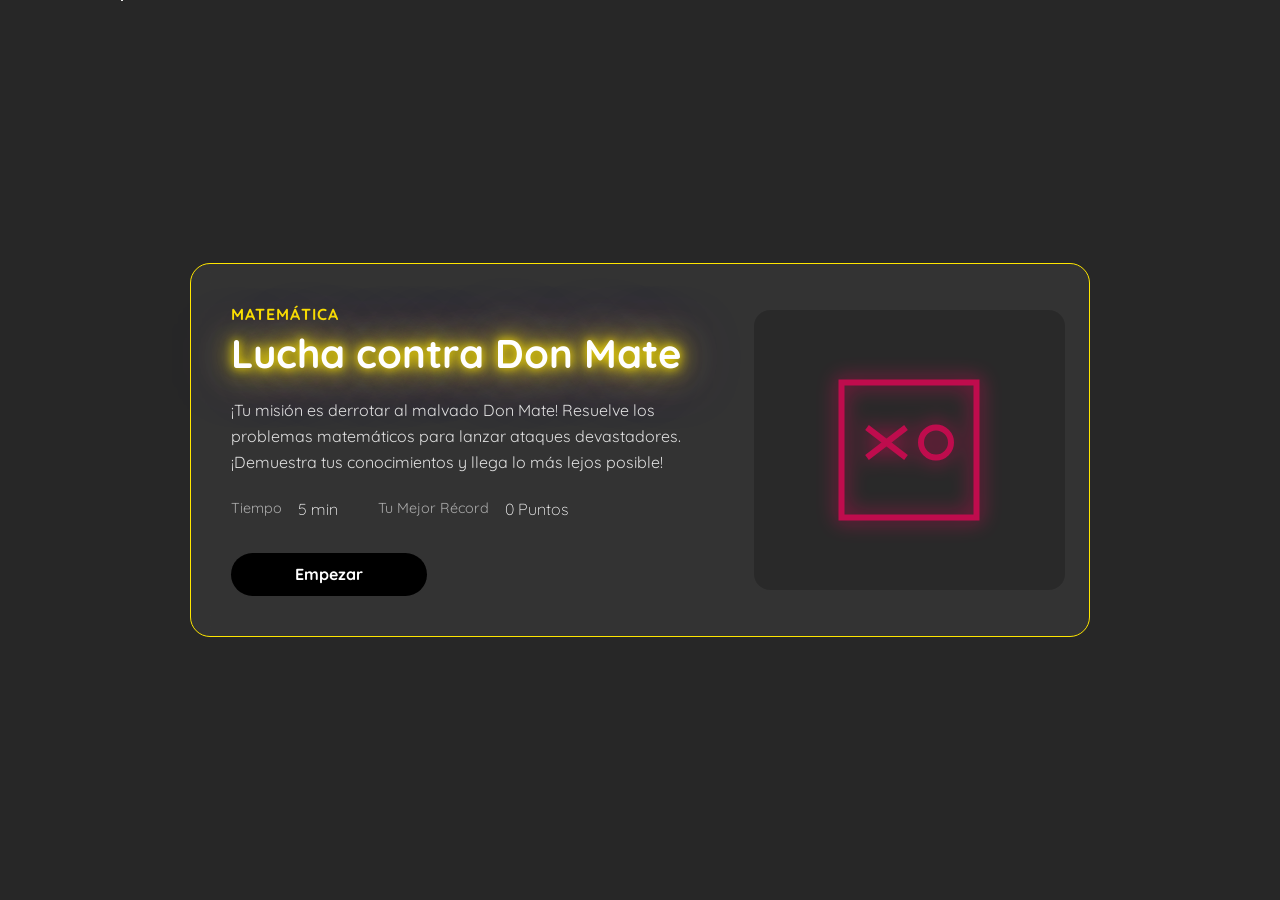
==== commit 6c2687bd: "ajustes para el envio de datos" ====
--- a/index.html
+++ b/index.html
@@ -87,6 +87,12 @@
     </div>
     
     <div id="finalMessage" class="final-message"></div>
+    
+    <!-- Indicador de envío de datos -->
+    <div id="data-sending-overlay" class="data-sending-overlay hidden">
+      <div class="loading-spinner"></div>
+      <p id="loading-text">Enviando datos...</p>
+    </div>
   </div>
 
   <script src="script.js" defer></script>
--- a/style.css
+++ b/style.css
@@ -383,4 +383,44 @@
 @keyframes movePlayer { from { transform: translateY(0px); } to { transform: translateY(-20px); } }
 @keyframes moveEnemy { from { transform: translateY(0px); } to { transform: translateY(30px); } }
 @keyframes shake { 0%, 100% { transform: translateX(0); } 10%, 30%, 50%, 70%, 90% { transform: translateX(-10px); } 20%, 40%, 60%, 80% { transform: translateX(10px); } }
-@keyframes blink { 50% { color: var(--color-enemy); text-shadow: 0 0 10px var(--color-enemy); } }+@keyframes blink { 50% { color: var(--color-enemy); text-shadow: 0 0 10px var(--color-enemy); } }
+
+/* --- INDICADOR DE ENVÍO DE DATOS --- */
+.data-sending-overlay {
+    position: absolute;
+    top: 0;
+    left: 0;
+    width: 100%;
+    height: 100%;
+    background-color: rgba(12, 10, 31, 0.9);
+    backdrop-filter: blur(8px);
+    z-index: 30;
+    display: flex;
+    flex-direction: column;
+    justify-content: center;
+    align-items: center;
+    border-radius: 12px;
+}
+
+.loading-spinner {
+    width: 50px;
+    height: 50px;
+    border: 4px solid rgba(255, 230, 0, 0.2);
+    border-left: 4px solid var(--color-primary);
+    border-radius: 50%;
+    animation: spin 1s linear infinite;
+    margin-bottom: 20px;
+}
+
+@keyframes spin {
+    0% { transform: rotate(0deg); }
+    100% { transform: rotate(360deg); }
+}
+
+#loading-text {
+    font-size: 1.2rem;
+    font-weight: 600;
+    color: var(--color-primary);
+    text-shadow: 0 0 10px var(--color-primary);
+    animation: pulse 2s infinite;
+}
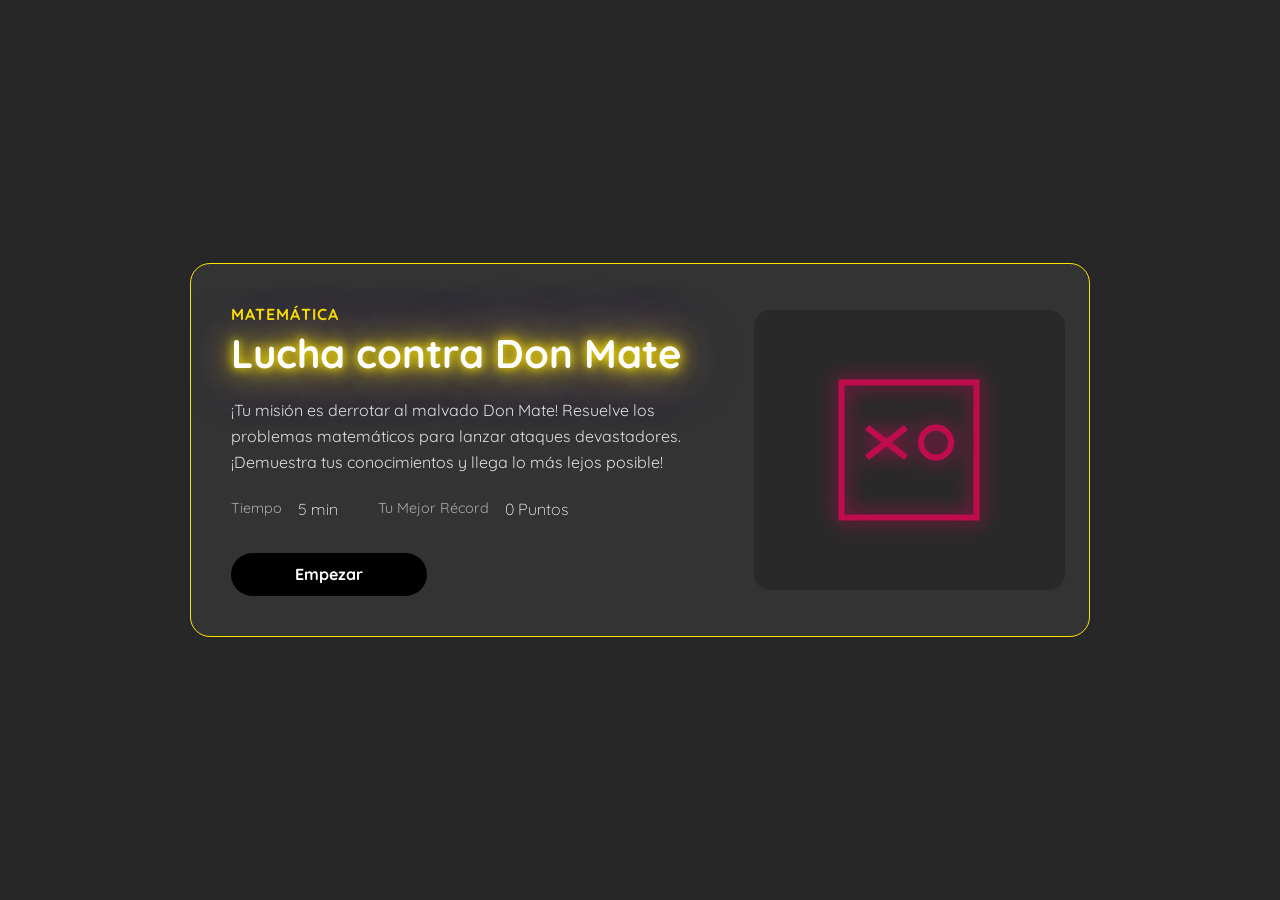
==== commit f86c6fc1: "Adicion de sonidos" ====
--- a/index.html
+++ b/index.html
@@ -15,7 +15,6 @@
 
   <!-- MENÚ PRINCIPAL -->
   <div id="menu-container" class="menu-container">
-    <!-- ... (contenido del menú sin cambios) ... -->
     <div class="menu-content">
       <div class="menu-info">
         <h3 class="subject-title"> Matemática</h3>
@@ -87,13 +86,54 @@
     </div>
     
     <div id="finalMessage" class="final-message"></div>
-    
-    <!-- Indicador de envío de datos -->
-    <div id="data-sending-overlay" class="data-sending-overlay hidden">
-      <div class="loading-spinner"></div>
-      <p id="loading-text">Enviando datos...</p>
-    </div>
   </div>
+
+  <!-- Audio Elements - NUEVOS -->
+  <audio id="bgMusic" loop preload="auto">
+    <source src="TheFatRat - Fire [Chapter 8].mp3" type="audio/mpeg">
+    <source src="audio/bg_music.ogg" type="audio/ogg">
+    Tu navegador no soporta el elemento de audio.
+  </audio>
+  <audio id="sfxCorrect" preload="auto">
+    <source src="sfxCorrect.wav" type="audio/wav">
+    <source src="audio/correct_sfx.ogg" type="audio/ogg">
+  </audio>
+  <audio id="sfxIncorrect" preload="auto">
+    <source src="sfxIncorrect.wav" type="audio/wav">
+    <source src="audio/incorrect_sfx.ogg" type="audio/ogg">
+  </audio>
+  <audio id="sfxPlayerAttack" preload="auto">
+    <source src="sfxPlayerAttack.wav" type="audio/wav">
+    <source src="audio/player_attack_sfx.ogg" type="audio/ogg">
+  </audio>
+  <audio id="sfxEnemyHit" preload="auto">
+    <source src="sfxEnemyHit.wav" type="audio/wav">
+    <source src="audio/enemy_hit_sfx.ogg" type="audio/ogg">
+  </audio>
+  <audio id="sfxPlayerHit" preload="auto">
+    <source src="sfxPlayerHit.wav" type="audio/wav">
+    <source src="audio/player_hit_sfx.ogg" type="audio/ogg">
+  </audio>
+  <audio id="sfxWin" preload="auto">
+    <source src="sfxWin.wav" type="audio/wav">
+    <source src="audio/win_sfx.ogg" type="audio/ogg">
+  </audio>
+  <audio id="sfxLose" preload="auto">
+    <source src="sfxLose.wav" type="audio/wav">
+    <source src="audio/lose_sfx.ogg" type="audio/ogg">
+  </audio>
+  <audio id="sfxButton" preload="auto">
+    <source src="sfxButton.wav" type="audio/wav">
+    <source src="audio/button_sfx.ogg" type="audio/ogg">
+  </audio>
+  <audio id="sfxCountdown" preload="auto">
+    <source src="sfxCountdown.wav" type="audio/wav">
+    <source src="audio/countdown_sfx.ogg" type="audio/ogg">
+  </audio>
+  <audio id="sfxTimerWarning" preload="auto">
+    <source src="sfxTimeWarning.wav" type="audio/wav">
+    <source src="audio/timer_warning_sfx.ogg">
+  </audio>
 
   <script src="script.js" defer></script>
 </body>
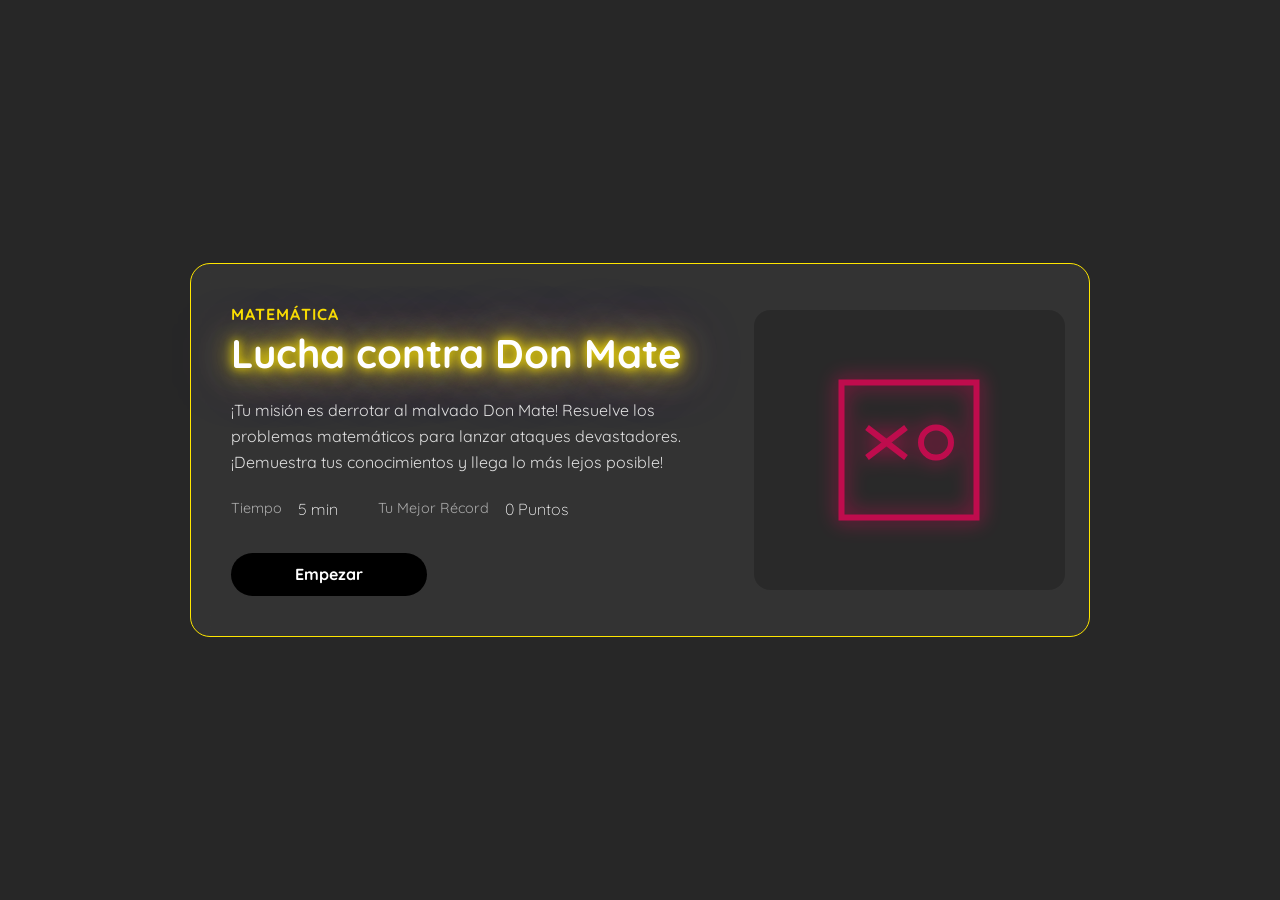
==== commit 47153e00: "Adicion de sonidos" ====
--- a/index.html
+++ b/index.html
@@ -86,6 +86,12 @@
     </div>
     
     <div id="finalMessage" class="final-message"></div>
+    
+    <!-- Indicador de envío de datos -->
+    <div id="data-sending-overlay" class="data-sending-overlay hidden">
+      <div class="loading-spinner"></div>
+      <p id="loading-text">Enviando datos...</p>
+    </div>
   </div>
 
   <!-- Audio Elements - NUEVOS -->
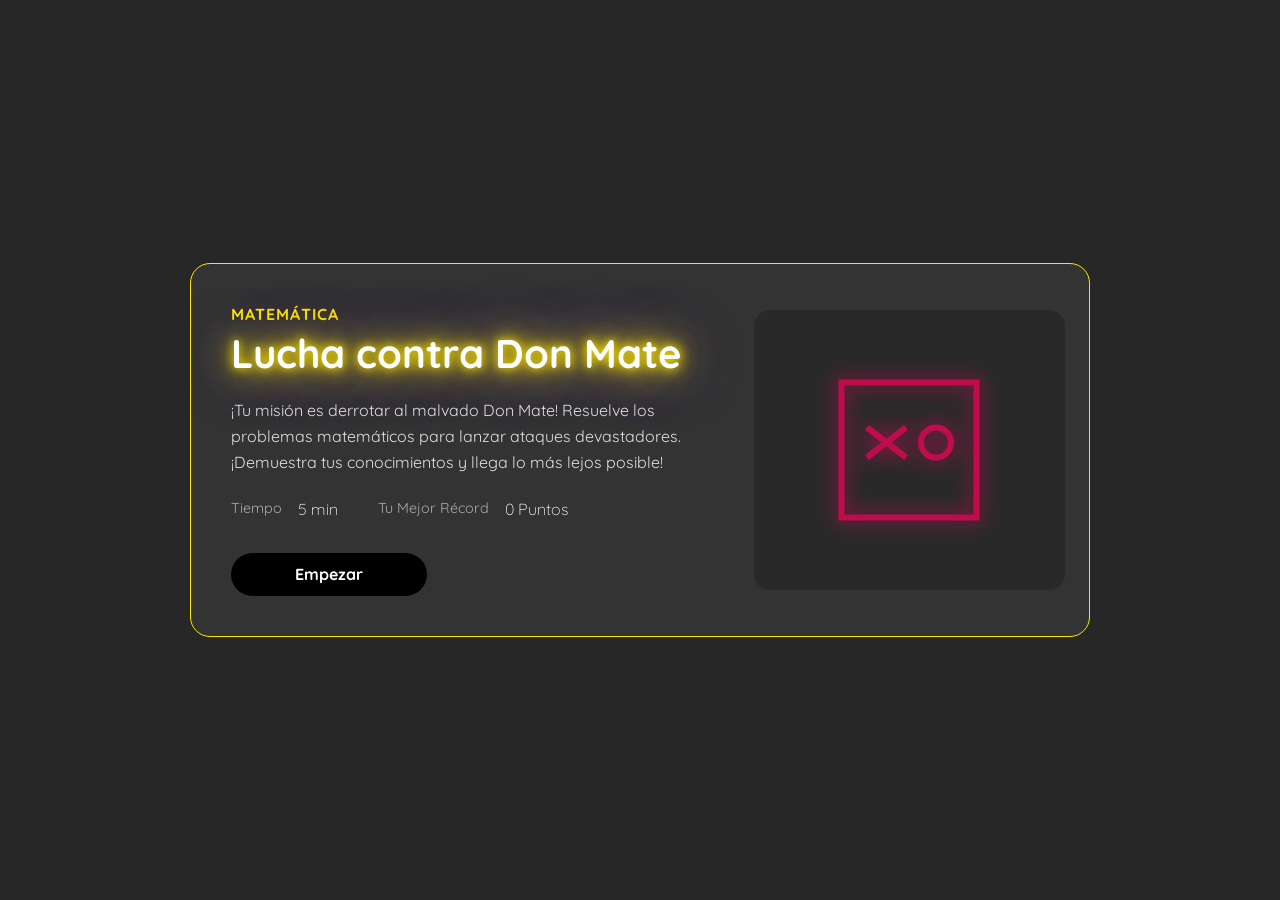
==== commit 1828dcc3: "Implementacion de contoles de audio, volumen y efectos desde la ventana de pausa" ====
--- a/index.html
+++ b/index.html
@@ -45,11 +45,27 @@
   <!-- Contenedor del Juego -->
   <div id="game-container" class="game-container hidden">
     
-    <!-- === NUEVO: Elementos para la Pausa === -->
+    <!-- === ELEMENTOS DE PAUSA MODIFICADOS === -->
     <button id="pauseBtn" class="pause-button hidden">⏸</button>
     <div id="pause-overlay" class="pause-overlay hidden">
         <h2>Juego en pausa</h2>
         <p id="math-tip"></p>
+        <!-- Opciones de Audio -->
+        <div class="pause-controls">
+          <div class="volume-control">
+            <label for="musicVolume">Música</label>
+            <input type="range" id="musicVolume" min="0" max="1" step="0.05">
+          </div>
+          <div class="volume-control">
+            <label for="sfxVolume">Efectos</label>
+            <input type="range" id="sfxVolume" min="0" max="1" step="0.05">
+          </div>
+        </div>
+        <!-- Botones de Acción -->
+        <div class="pause-buttons">
+          <button id="resumeBtn" class="cta-button">Reanudar</button>
+          <button id="homeBtn" class="cta-button">Volver al Inicio</button>
+        </div>
     </div>
     <!-- ===================================== -->
 
@@ -94,7 +110,7 @@
     </div>
   </div>
 
-  <!-- Audio Elements - NUEVOS -->
+  <!-- Audio Elements -->
   <audio id="bgMusic" loop preload="auto">
     <source src="TheFatRat - Fire [Chapter 8].mp3" type="audio/mpeg">
     <source src="audio/bg_music.ogg" type="audio/ogg">
--- a/style.css
+++ b/style.css
@@ -166,6 +166,7 @@
   border-radius: 30px;
   transition: all 0.3s ease;
   border: #000;
+  cursor: pointer;
 }
 
 .cta-button:hover {
@@ -205,7 +206,7 @@
   animation: animated-gradient 15s ease infinite;
 }
 
-/* NUEVO: Contenedor superior para puntaje y tiempo */
+/* === ESTILOS PARA LA PAUSA === */
 .pause-button {
     position: absolute;
     top: 20px;
@@ -263,6 +264,76 @@
     line-height: 1.6;
 }
 
+/* NUEVOS ESTILOS PARA CONTROLES DE PAUSA */
+.pause-controls {
+  width: 60%;
+  max-width: 400px;
+  margin: 30px 0;
+  display: flex;
+  flex-direction: column;
+  gap: 20px;
+}
+
+.volume-control {
+  display: flex;
+  align-items: center;
+  gap: 15px;
+}
+
+.volume-control label {
+  font-size: 1rem;
+  font-weight: 500;
+  color: var(--color-text);
+  width: 80px; /* Ancho fijo para alineación */
+  text-align: left;
+}
+
+input[type="range"] {
+  -webkit-appearance: none;
+  appearance: none;
+  width: 100%;
+  height: 8px;
+  background: rgba(0, 0, 0, 0.5);
+  border-radius: 5px;
+  outline: none;
+  border: 1px solid rgba(255,255,255,0.2);
+}
+
+input[type="range"]::-webkit-slider-thumb {
+  -webkit-appearance: none;
+  appearance: none;
+  width: 20px;
+  height: 20px;
+  background: var(--color-primary);
+  cursor: pointer;
+  border-radius: 50%;
+  box-shadow: 0 0 10px var(--color-primary);
+  transition: transform 0.2s ease;
+}
+input[type="range"]::-webkit-slider-thumb:hover {
+  transform: scale(1.1);
+}
+
+input[type="range"]::-moz-range-thumb {
+  width: 20px;
+  height: 20px;
+  background: var(--color-primary);
+  cursor: pointer;
+  border-radius: 50%;
+  border: none;
+  box-shadow: 0 0 10px var(--color-primary);
+}
+
+.pause-buttons {
+  display: flex;
+  gap: 20px;
+  margin-top: 10px;
+}
+
+.pause-buttons .cta-button {
+  padding: 0.6rem 2.5rem; /* Botones un poco más pequeños */
+}
+
 /* ======================================= */
 
 .game-display {
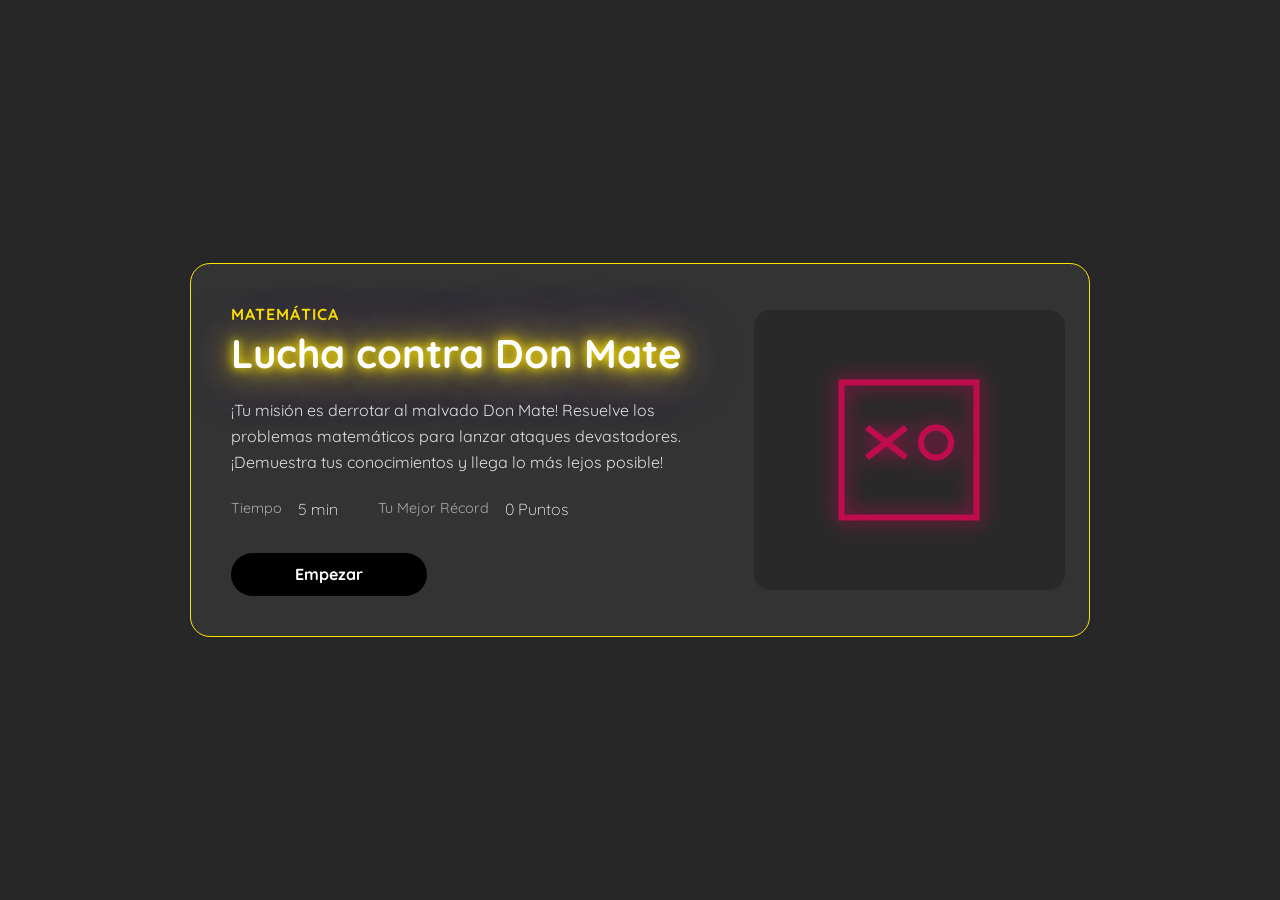
==== commit ffceb22f: "Desconexion de API y preguntas hardcode" ====
--- a/index.html
+++ b/index.html
@@ -118,7 +118,7 @@
   </audio>
   <audio id="sfxCorrect" preload="auto">
     <source src="sfxCorrect.wav" type="audio/wav">
-    <source src="audio/correct_sfx.ogg" type="audio/ogg">
+    <source src="sfxCorrect.wav" type="audio/ogg">
   </audio>
   <audio id="sfxIncorrect" preload="auto">
     <source src="sfxIncorrect.wav" type="audio/wav">
